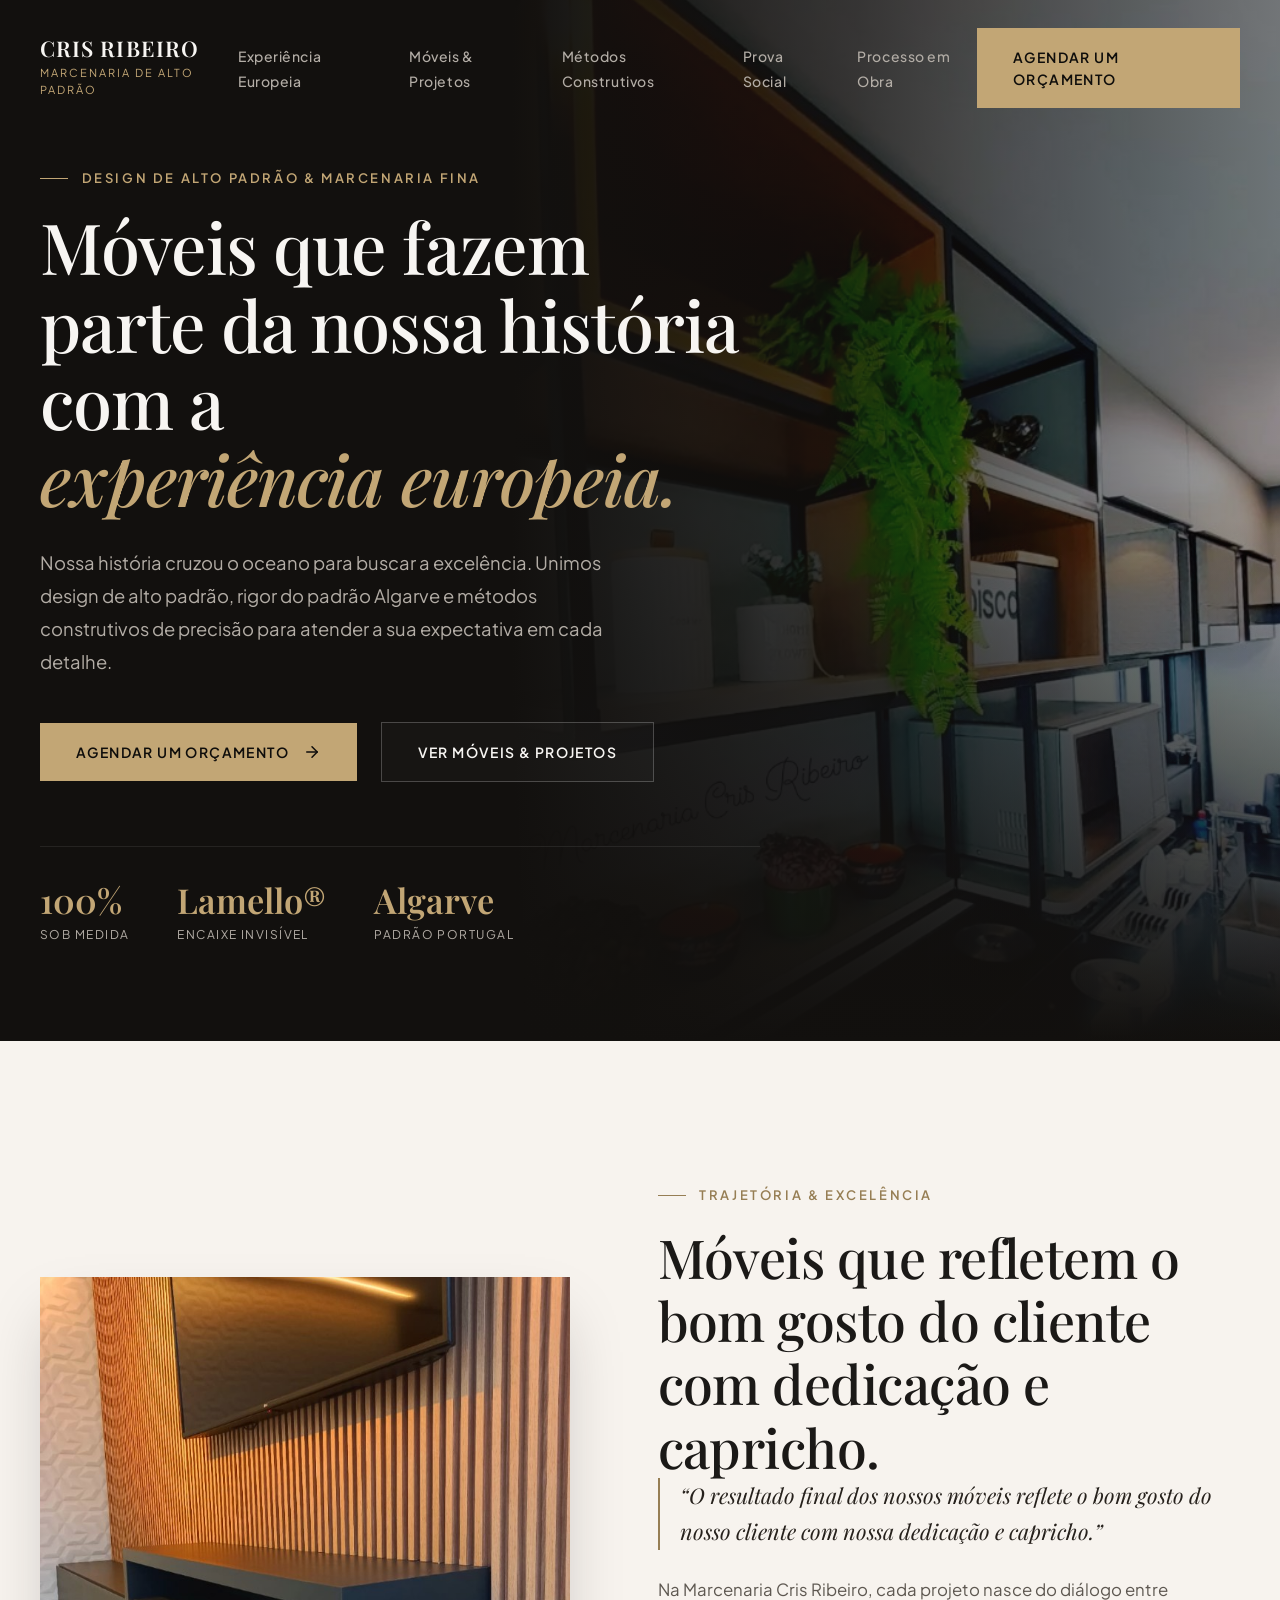
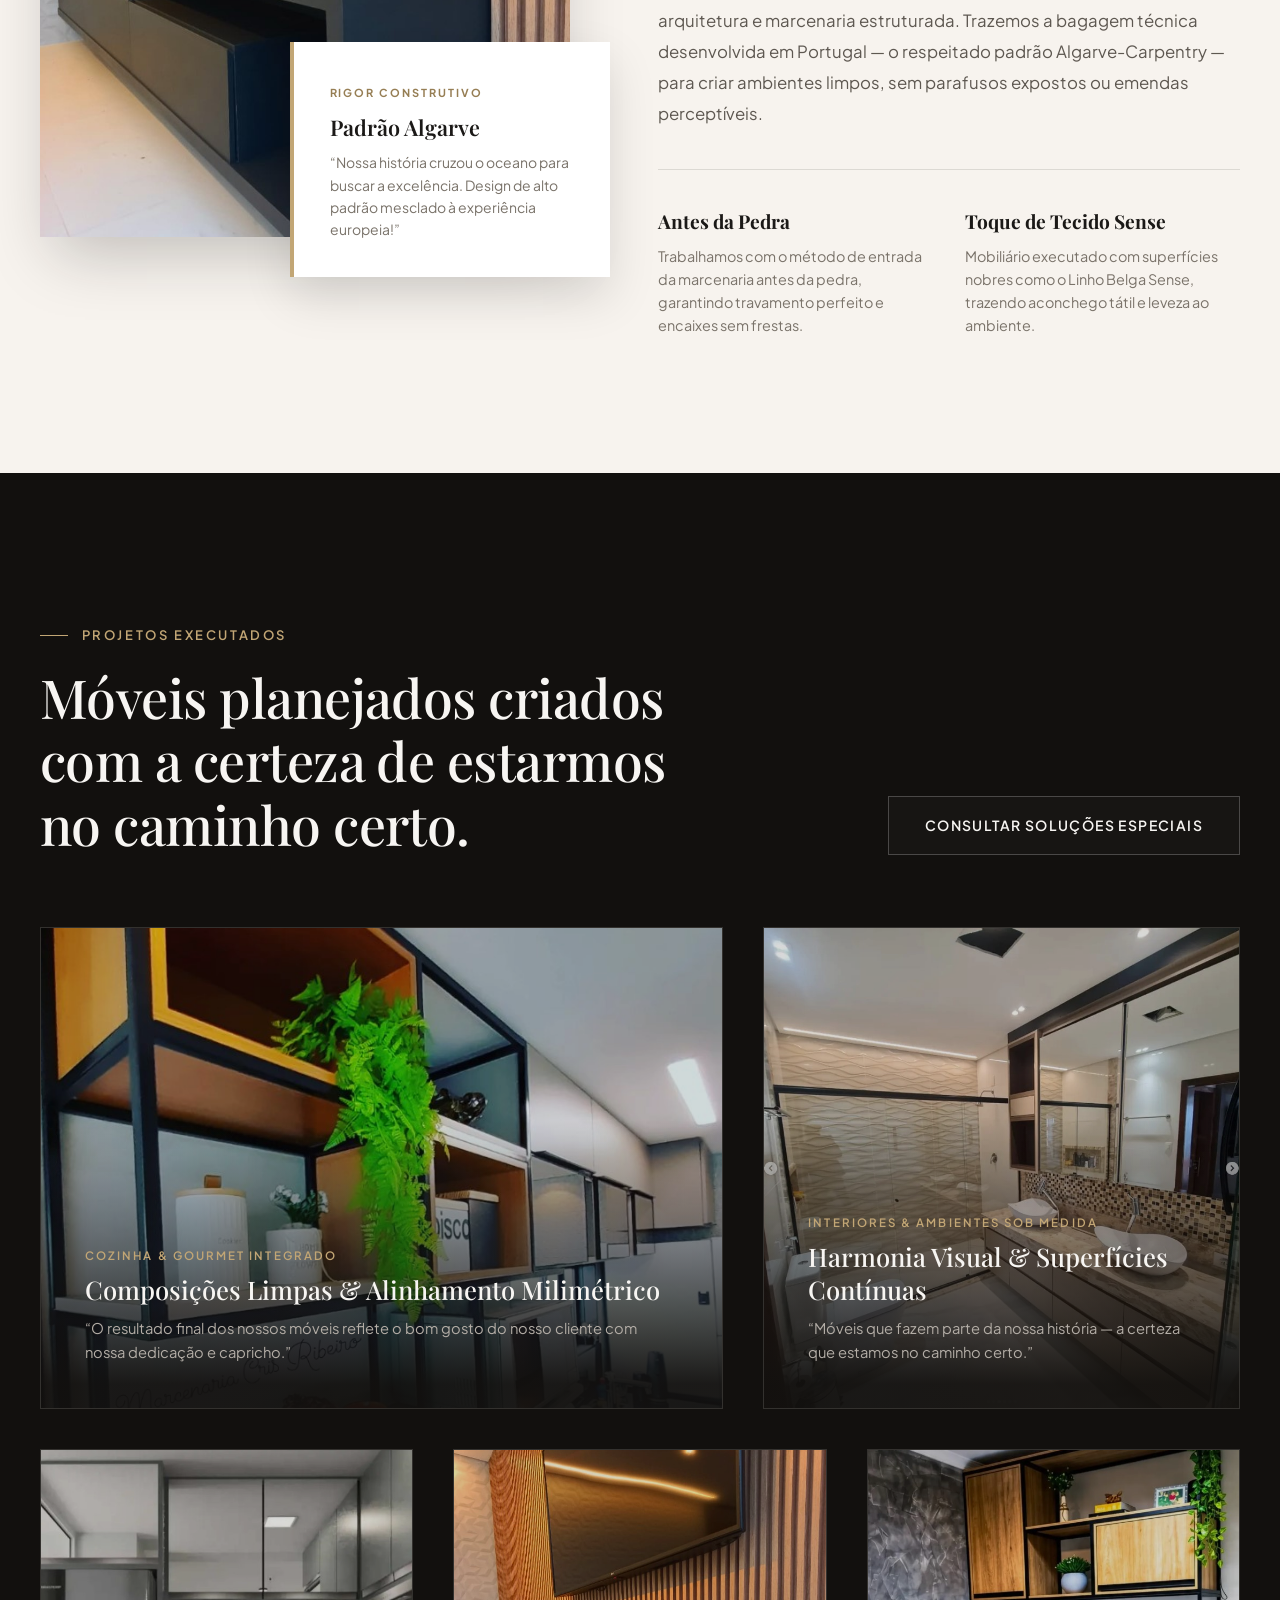
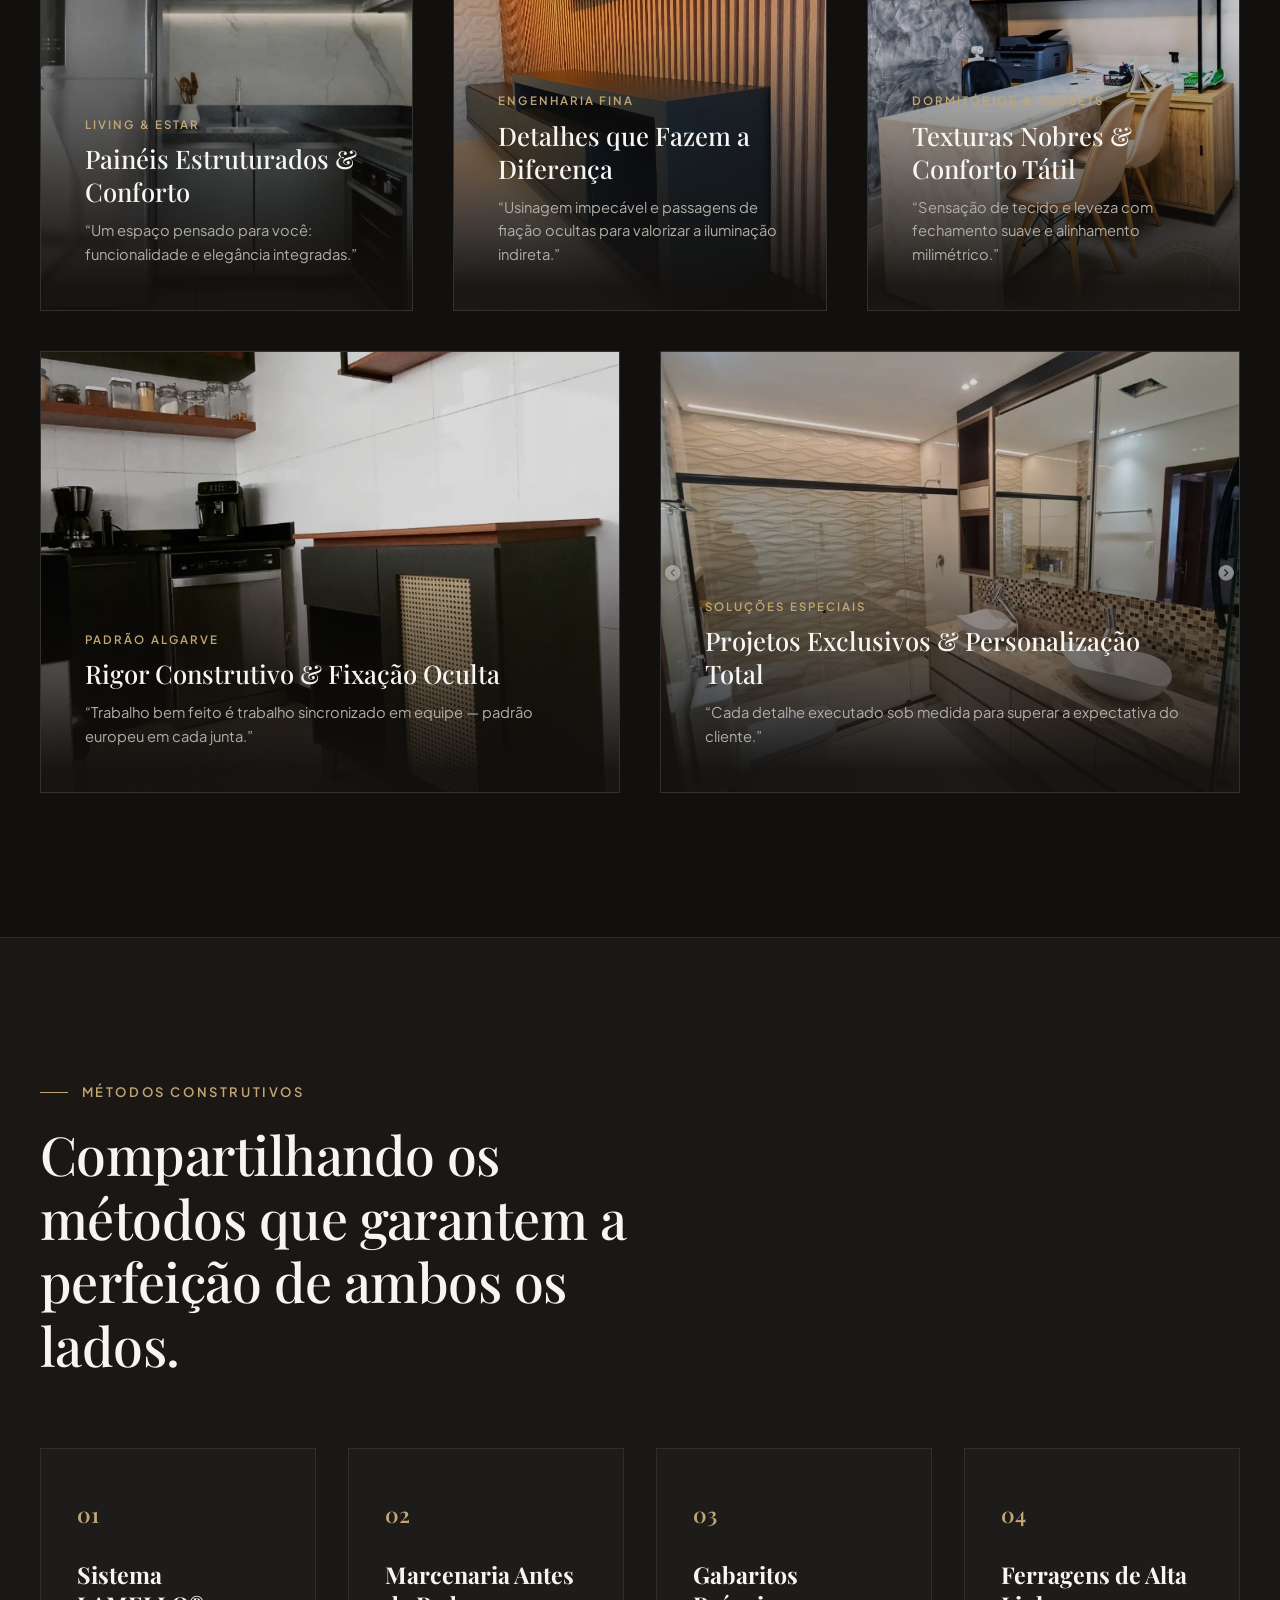
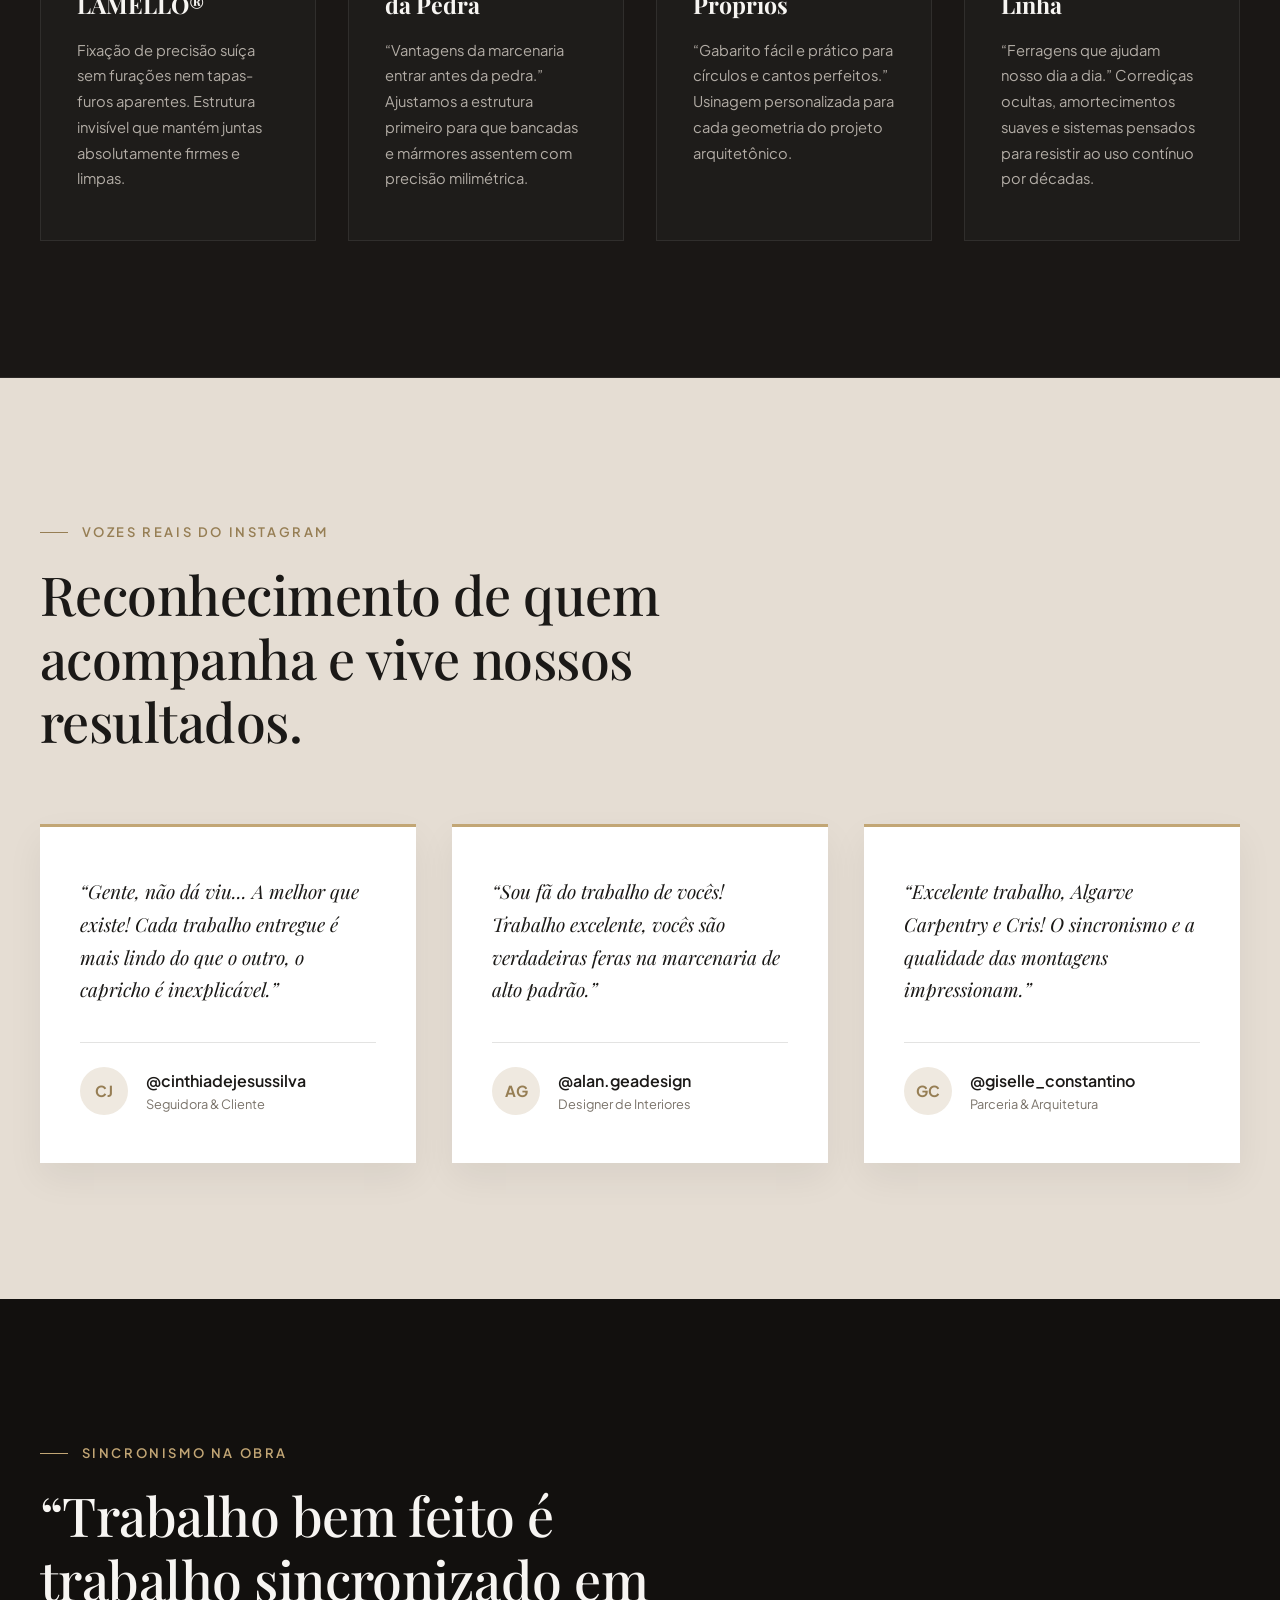
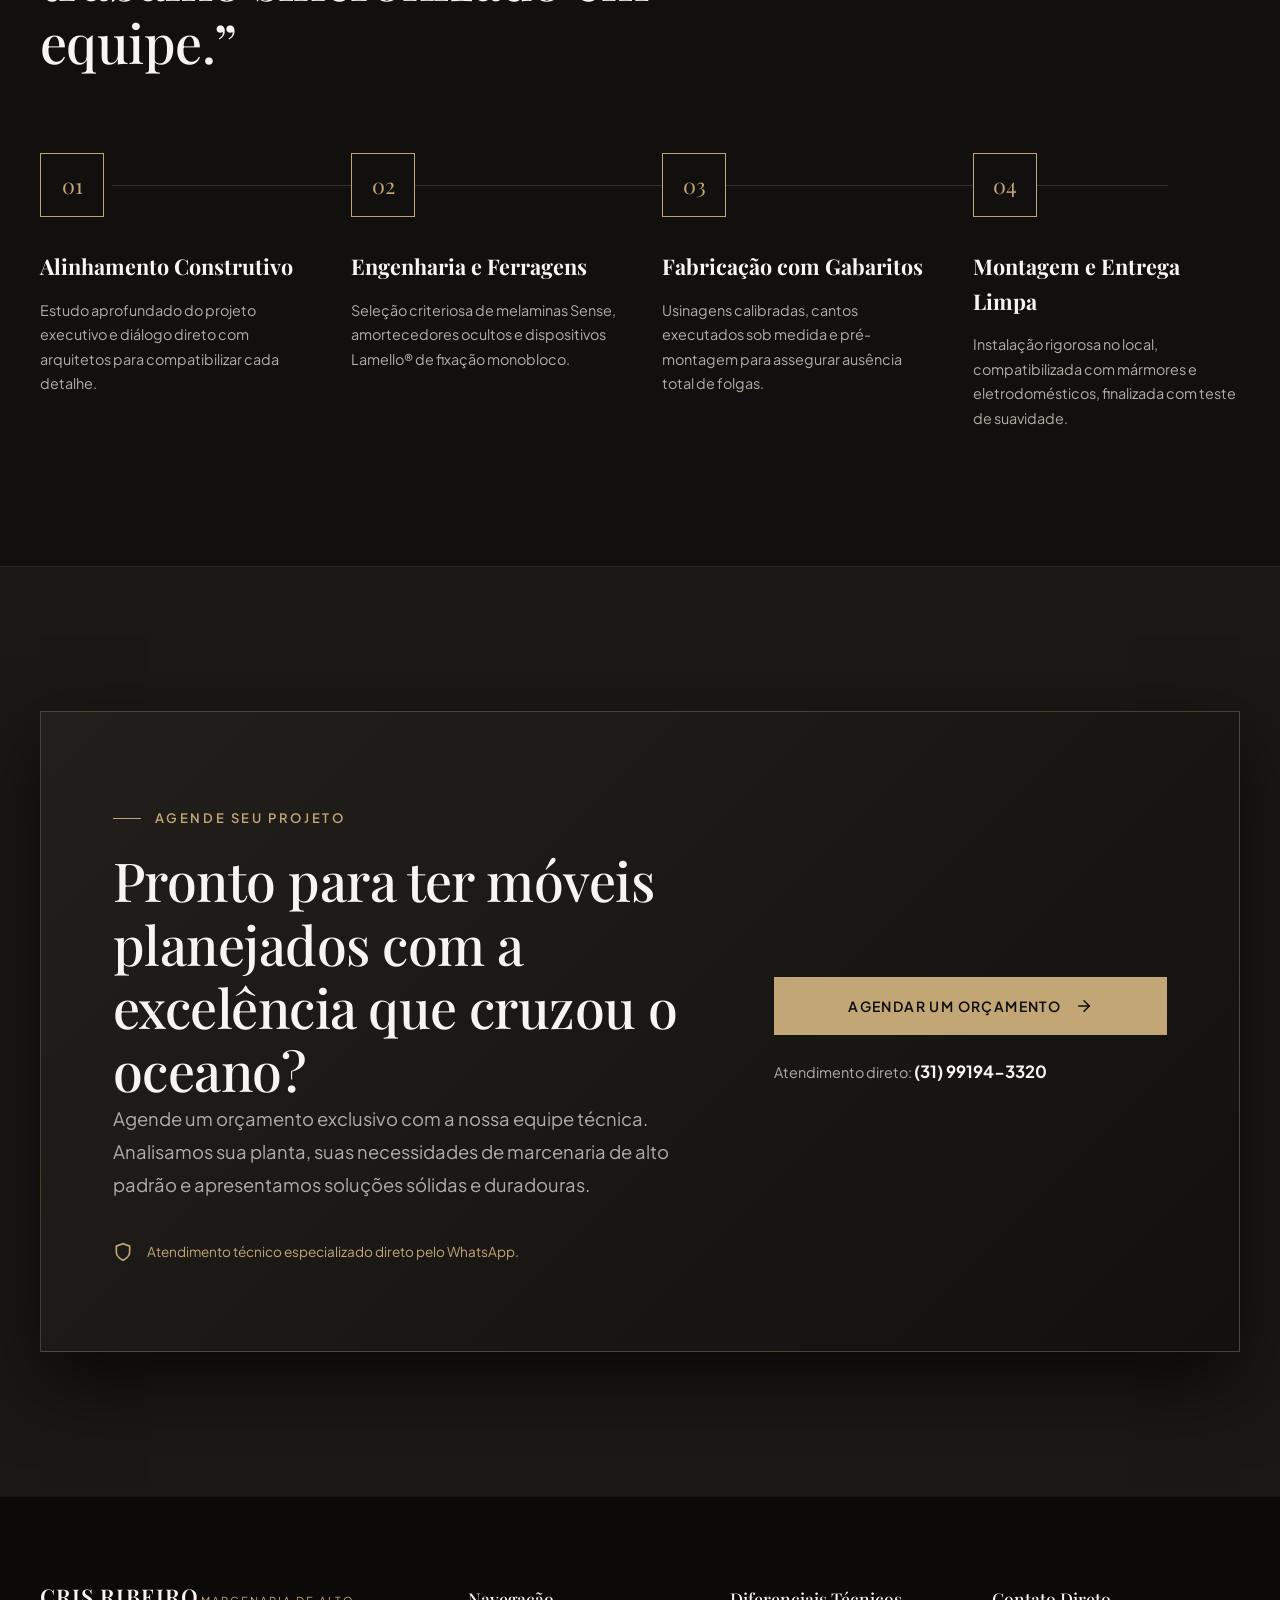
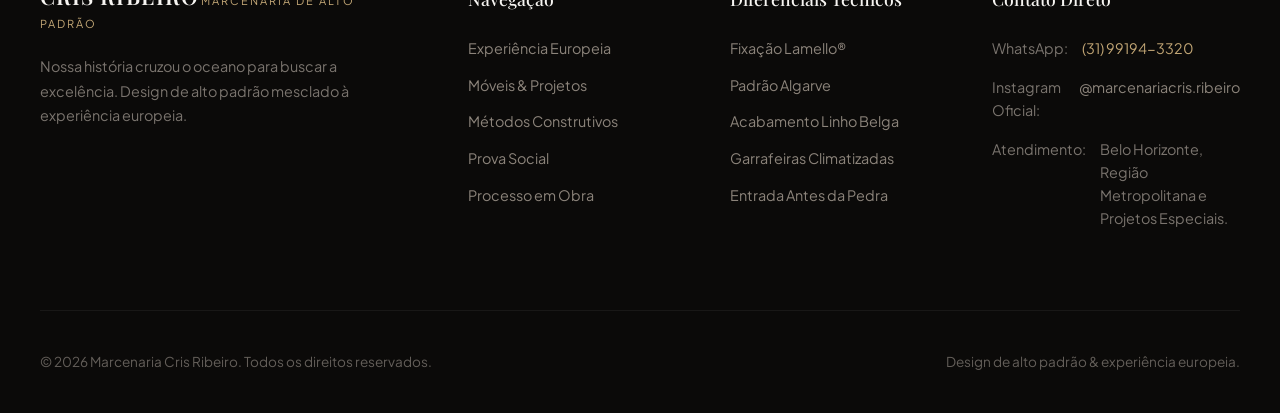
==== v1/index.html @ c96acaf3 "feat: landing page v1 Marcenaria Cris Ribeiro" ====
<!DOCTYPE html>
<html lang="pt-BR">
<head>
  <meta charset="UTF-8">
  <meta name="viewport" content="width=device-width, initial-scale=1.0">
  <title>Marcenaria Cris Ribeiro | Móveis Planejados & Marcenaria de Alto Padrão</title>
  <meta name="description" content="Nossa história cruzou o oceano para buscar a excelência. Design de alto padrão mesclado à experiência europeia, padrão Algarve, sistema Lamello® e rigor em cada detalhe.">

  <!-- Google Fonts: Playfair Display & Plus Jakarta Sans -->
  <link rel="preconnect" href="https://fonts.googleapis.com">
  <link rel="preconnect" href="https://fonts.gstatic.com" crossorigin>
  <link href="https://fonts.googleapis.com/css2?family=Plus+Jakarta+Sans:wght@300;400;500;600;700&family=Playfair+Display:ital,wght@0,400;0,500;0,600;0,700;1,400;1,500&display=swap" rel="stylesheet">

  <!-- Stylesheet -->
  <link rel="stylesheet" href="assets/css/style.css">
</head>
<body>

  <!-- HEADER -->
  <header class="site-header">
    <div class="container nav-container">
      <a href="#" class="brand-logo" aria-label="Marcenaria Cris Ribeiro">
        <div class="brand-text">
          <span class="brand-title">CRIS RIBEIRO</span>
          <span class="brand-tagline">Marcenaria de Alto Padrão</span>
        </div>
      </a>

      <nav>
        <ul class="nav-menu">
          <li><a href="#experiencia" class="nav-link">Experiência Europeia</a></li>
          <li><a href="#projetos" class="nav-link">Móveis & Projetos</a></li>
          <li><a href="#metodos" class="nav-link">Métodos Construtivos</a></li>
          <li><a href="#depoimentos" class="nav-link">Prova Social</a></li>
          <li><a href="#processo" class="nav-link">Processo em Obra</a></li>
        </ul>
      </nav>

      <div class="nav-cta">
        <a href="https://api.whatsapp.com/send?phone=5531991943320&text=Olá!%20Gostaria%20de%20agendar%20um%20orçamento%20para%20meu%20projeto%20com%20a%20Marcenaria%20Cris%20Ribeiro." class="btn btn-primary" target="_blank" rel="noopener noreferrer">
          Agendar um orçamento
        </a>
        <button class="nav-toggle" aria-label="Abrir menu de navegação">
          <span></span>
          <span></span>
          <span></span>
        </button>
      </div>
    </div>
  </header>

  <!-- HERO SECTION -->
  <section class="hero-section">
    <div class="hero-backdrop">
      <!-- Background Video loop from real high-standard workshop/furniture clips -->
      <video autoplay muted loop playsinline poster="assets/images/Foto1.jpg">
        <source src="assets/videos/video_11.mp4" type="video/mp4">
        <img src="assets/images/Foto1.jpg" alt="Móveis que fazem parte da nossa história">
      </video>
    </div>

    <div class="container">
      <div class="hero-content reveal-fade-up">
        <span class="eyebrow">Design de Alto Padrão & Marcenaria Fina</span>
        <h1 class="heading-hero hero-title">
          Móveis que fazem parte da nossa história com a <span>experiência europeia.</span>
        </h1>
        <p class="hero-desc">
          Nossa história cruzou o oceano para buscar a excelência. Unimos design de alto padrão, rigor do padrão Algarve e métodos construtivos de precisão para atender a sua expectativa em cada detalhe.
        </p>

        <div class="hero-actions">
          <a href="https://api.whatsapp.com/send?phone=5531991943320&text=Olá!%20Gostaria%20de%20agendar%20um%20orçamento%20com%20a%20Cris%20Ribeiro." class="btn btn-primary" target="_blank" rel="noopener noreferrer">
            Agendar um orçamento
            <svg width="18" height="18" viewBox="0 0 24 24" fill="none" stroke="currentColor" stroke-width="2" stroke-linecap="round" stroke-linejoin="round"><line x1="5" y1="12" x2="19" y2="12"></line><polyline points="12 5 19 12 12 19"></polyline></svg>
          </a>
          <a href="#projetos" class="btn btn-outline">
            Ver Móveis & Projetos
          </a>
        </div>

        <div class="hero-badges">
          <div class="hero-badge-item">
            <span class="badge-number">100%</span>
            <span class="badge-label">Sob Medida</span>
          </div>
          <div class="hero-badge-item">
            <span class="badge-number">Lamello®</span>
            <span class="badge-label">Encaixe Invisível</span>
          </div>
          <div class="hero-badge-item">
            <span class="badge-number">Algarve</span>
            <span class="badge-label">Padrão Portugal</span>
          </div>
        </div>
      </div>
    </div>
  </section>

  <!-- HERITAGE / EXPERIÊNCIA EUROPEIA (WARM CREAM SECTION) -->
  <section class="heritage-section" id="experiencia">
    <div class="container">
      <div class="heritage-grid">
        <div class="heritage-visual-wrap reveal-fade-left">
          <div class="heritage-main-img-box">
            <img src="assets/images/Foto4.jpg" alt="Acabamento milimétrico de marcenaria fina">
          </div>
          <div class="heritage-floating-card">
            <span class="floating-card-tag">Rigor Construtivo</span>
            <h4 class="floating-card-title">Padrão Algarve</h4>
            <p class="floating-card-text">
              “Nossa história cruzou o oceano para buscar a excelência. Design de alto padrão mesclado à experiência europeia!”
            </p>
          </div>
        </div>

        <div class="heritage-content reveal-fade-right">
          <span class="eyebrow eyebrow-dark">Trajetória & Excelência</span>
          <h2 class="heading-lg">Móveis que refletem o bom gosto do cliente com dedicação e capricho.</h2>
          <blockquote class="heritage-lead">
            “O resultado final dos nossos móveis reflete o bom gosto do nosso cliente com nossa dedicação e capricho.”
          </blockquote>
          <p>
            Na Marcenaria Cris Ribeiro, cada projeto nasce do diálogo entre arquitetura e marcenaria estruturada. Trazemos a bagagem técnica desenvolvida em Portugal — o respeitado padrão Algarve-Carpentry — para criar ambientes limpos, sem parafusos expostos ou emendas perceptíveis.
          </p>

          <div class="heritage-pillars">
            <div class="pillar-item">
              <h4>Antes da Pedra</h4>
              <p>Trabalhamos com o método de entrada da marcenaria antes da pedra, garantindo travamento perfeito e encaixes sem frestas.</p>
            </div>
            <div class="pillar-item">
              <h4>Toque de Tecido Sense</h4>
              <p>Mobiliário executado com superfícies nobres como o Linho Belga Sense, trazendo aconchego tátil e leveza ao ambiente.</p>
            </div>
          </div>
        </div>
      </div>
    </div>
  </section>

  <!-- PORTFOLIO SHOWCASE (FOCADO EM MÓVEIS E DETALHES DE PROJETOS) -->
  <section class="portfolio-section" id="projetos">
    <div class="container">
      <div class="section-head-flex reveal-fade-up">
        <div class="section-head-content">
          <span class="eyebrow">Projetos Executados</span>
          <h2 class="heading-lg">Móveis planejados criados com a certeza de estarmos no caminho certo.</h2>
        </div>
        <a href="https://api.whatsapp.com/send?phone=5531991943320&text=Olá!%20Gostaria%20de%20consultar%20projetos%20semelhantes." target="_blank" rel="noopener noreferrer" class="btn btn-outline">
          Consultar Soluções Especiais
        </a>
      </div>

      <div class="portfolio-grid">
        <!-- Card 1: Cozinha & Bancada Nobre (Foto 1) -->
        <div class="portfolio-card portfolio-card-large reveal-scale">
          <div class="portfolio-card-img-wrap">
            <img src="assets/images/Foto1.jpg" alt="Marcenaria de cozinha planejada de alto padrão e bancada nobre">
          </div>
          <div class="portfolio-overlay">
            <span class="portfolio-category">Cozinha & Gourmet Integrado</span>
            <h3 class="portfolio-title">Composições Limpas & Alinhamento Milimétrico</h3>
            <p class="portfolio-details">“O resultado final dos nossos móveis reflete o bom gosto do nosso cliente com nossa dedicação e capricho.”</p>
          </div>
        </div>

        <!-- Card 2: Armários e Detalhes Nobres (Foto 2) -->
        <div class="portfolio-card portfolio-card-tall reveal-scale">
          <div class="portfolio-card-img-wrap">
            <img src="assets/images/Foto2.jpg" alt="Mobiliário sob medida planejado com acabamento refinado">
          </div>
          <div class="portfolio-overlay">
            <span class="portfolio-category">Interiores & Ambientes Sob Medida</span>
            <h3 class="portfolio-title">Harmonia Visual & Superfícies Contínuas</h3>
            <p class="portfolio-details">“Móveis que fazem parte da nossa história — a certeza que estamos no caminho certo.”</p>
          </div>
        </div>

        <!-- Card 3: Estar & Painéis Nobres (Foto 3) -->
        <div class="portfolio-card portfolio-card-third reveal-scale">
          <div class="portfolio-card-img-wrap">
            <img src="assets/images/Foto3.jpg" alt="Painel planejado e marcenaria para living">
          </div>
          <div class="portfolio-overlay">
            <span class="portfolio-category">Living & Estar</span>
            <h3 class="portfolio-title">Painéis Estruturados & Conforto</h3>
            <p class="portfolio-details">“Um espaço pensado para você: funcionalidade e elegância integradas.”</p>
          </div>
        </div>

        <!-- Card 4: Marcenaria com Iluminação e Detalhes Finos (Foto 4) -->
        <div class="portfolio-card portfolio-card-third reveal-scale">
          <div class="portfolio-card-img-wrap">
            <img src="assets/images/Foto4.jpg" alt="Móvel planejado com nichos e iluminação embutida">
          </div>
          <div class="portfolio-overlay">
            <span class="portfolio-category">Engenharia Fina</span>
            <h3 class="portfolio-title">Detalhes que Fazem a Diferença</h3>
            <p class="portfolio-details">“Usinagem impecável e passagens de fiação ocultas para valorizar a iluminação indireta.”</p>
          </div>
        </div>

        <!-- Card 5: Armários com Acabamento Nobre (Foto 5) -->
        <div class="portfolio-card portfolio-card-third reveal-scale">
          <div class="portfolio-card-img-wrap">
            <img src="assets/images/Foto5.jpg" alt="Armários planejados com ferragens ocultas e puxadores embutidos">
          </div>
          <div class="portfolio-overlay">
            <span class="portfolio-category">Dormitórios & Closets</span>
            <h3 class="portfolio-title">Texturas Nobres & Conforto Tátil</h3>
            <p class="portfolio-details">“Sensação de tecido e leveza com fechamento suave e alinhamento milimétrico.”</p>
          </div>
        </div>

        <!-- Card 6: Painel e Marcenaria Completa (Foto 6) -->
        <div class="portfolio-card portfolio-card-medium reveal-scale">
          <div class="portfolio-card-img-wrap">
            <img src="assets/images/Foto6.jpg" alt="Ambiente integrado com móveis sob medida de alta marcenaria">
          </div>
          <div class="portfolio-overlay">
            <span class="portfolio-category">Padrão Algarve</span>
            <h3 class="portfolio-title">Rigor Construtivo & Fixação Oculta</h3>
            <p class="portfolio-details">“Trabalho bem feito é trabalho sincronizado em equipe — padrão europeu em cada junta.”</p>
          </div>
        </div>

        <!-- Card 7: Garrafeira / Armazenamento Especial (Foto 2 / Projeto) -->
        <div class="portfolio-card portfolio-card-medium reveal-scale">
          <div class="portfolio-card-img-wrap">
            <img src="assets/images/Foto2.jpg" alt="Soluções especiais de marcenaria fina">
          </div>
          <div class="portfolio-overlay">
            <span class="portfolio-category">Soluções Especiais</span>
            <h3 class="portfolio-title">Projetos Exclusivos & Personalização Total</h3>
            <p class="portfolio-details">“Cada detalhe executado sob medida para superar a expectativa do cliente.”</p>
          </div>
        </div>
      </div>
    </div>
  </section>

  <!-- MÉTODOS CONSTRUTIVOS / RIGOR TÉCNICO -->
  <section class="craft-section" id="metodos">
    <div class="container">
      <div class="section-head-content reveal-fade-up">
        <span class="eyebrow">Métodos Construtivos</span>
        <h2 class="heading-lg">Compartilhando os métodos que garantem a perfeição de ambos os lados.</h2>
      </div>

      <div class="craft-grid">
        <div class="craft-item reveal-fade-up">
          <span class="craft-num">01</span>
          <h3 class="craft-title">Sistema LAMELLO®</h3>
          <p class="craft-desc">Fixação de precisão suíça sem furações nem tapas-furos aparentes. Estrutura invisível que mantém juntas absolutamente firmes e limpas.</p>
        </div>

        <div class="craft-item reveal-fade-up">
          <span class="craft-num">02</span>
          <h3 class="craft-title">Marcenaria Antes da Pedra</h3>
          <p class="craft-desc">“Vantagens da marcenaria entrar antes da pedra.” Ajustamos a estrutura primeiro para que bancadas e mármores assentem com precisão milimétrica.</p>
        </div>

        <div class="craft-item reveal-fade-up">
          <span class="craft-num">03</span>
          <h3 class="craft-title">Gabaritos Próprios</h3>
          <p class="craft-desc">“Gabarito fácil e prático para círculos e cantos perfeitos.” Usinagem personalizada para cada geometria do projeto arquitetônico.</p>
        </div>

        <div class="craft-item reveal-fade-up">
          <span class="craft-num">04</span>
          <h3 class="craft-title">Ferragens de Alta Linha</h3>
          <p class="craft-desc">“Ferragens que ajudam nosso dia a dia.” Corrediças ocultas, amortecimentos suaves e sistemas pensados para resistir ao uso contínuo por décadas.</p>
        </div>
      </div>
    </div>
  </section>

  <!-- PROVA SOCIAL / COMENTÁRIOS REAIS DO INSTAGRAM -->
  <section class="testimonials-section" id="depoimentos">
    <div class="container">
      <div class="section-head-content reveal-fade-up">
        <span class="eyebrow eyebrow-dark">Vozes Reais do Instagram</span>
        <h2 class="heading-lg">Reconhecimento de quem acompanha e vive nossos resultados.</h2>
      </div>

      <div class="testimonials-grid">
        <div class="testimonial-card reveal-fade-up">
          <p class="testimonial-quote">
            “Gente, não dá viu... A melhor que existe! Cada trabalho entregue é mais lindo do que o outro, o capricho é inexplicável.”
          </p>
          <div class="testimonial-author">
            <div class="author-avatar">CJ</div>
            <div class="author-info">
              <h5>@cinthiadejesussilva</h5>
              <span>Seguidora & Cliente</span>
            </div>
          </div>
        </div>

        <div class="testimonial-card reveal-fade-up">
          <p class="testimonial-quote">
            “Sou fã do trabalho de vocês! Trabalho excelente, vocês são verdadeiras feras na marcenaria de alto padrão.”
          </p>
          <div class="testimonial-author">
            <div class="author-avatar">AG</div>
            <div class="author-info">
              <h5>@alan.geadesign</h5>
              <span>Designer de Interiores</span>
            </div>
          </div>
        </div>

        <div class="testimonial-card reveal-fade-up">
          <p class="testimonial-quote">
            “Excelente trabalho, Algarve Carpentry e Cris! O sincronismo e a qualidade das montagens impressionam.”
          </p>
          <div class="testimonial-author">
            <div class="author-avatar">GC</div>
            <div class="author-info">
              <h5>@giselle_constantino</h5>
              <span>Parceria & Arquitetura</span>
            </div>
          </div>
        </div>
      </div>
    </div>
  </section>

  <!-- PROCESSO EM OBRA -->
  <section class="process-section" id="processo">
    <div class="container">
      <div class="section-head-content reveal-fade-up">
        <span class="eyebrow">Sincronismo na Obra</span>
        <h2 class="heading-lg">“Trabalho bem feito é trabalho sincronizado em equipe.”</h2>
      </div>

      <div class="process-steps">
        <div class="step-item reveal-fade-up">
          <div class="step-node">01</div>
          <h4>Alinhamento Construtivo</h4>
          <p>Estudo aprofundado do projeto executivo e diálogo direto com arquitetos para compatibilizar cada detalhe.</p>
        </div>

        <div class="step-item reveal-fade-up">
          <div class="step-node">02</div>
          <h4>Engenharia e Ferragens</h4>
          <p>Seleção criteriosa de melaminas Sense, amortecedores ocultos e dispositivos Lamello® de fixação monobloco.</p>
        </div>

        <div class="step-item reveal-fade-up">
          <div class="step-node">03</div>
          <h4>Fabricação com Gabaritos</h4>
          <p>Usinagens calibradas, cantos executados sob medida e pré-montagem para assegurar ausência total de folgas.</p>
        </div>

        <div class="step-item reveal-fade-up">
          <div class="step-node">04</div>
          <h4>Montagem e Entrega Limpa</h4>
          <p>Instalação rigorosa no local, compatibilizada com mármores e eletrodomésticos, finalizada com teste de suavidade.</p>
        </div>
      </div>
    </div>
  </section>

  <!-- FINAL CONVERSION HERO / CTA -->
  <section class="final-cta-section">
    <div class="container">
      <div class="cta-box reveal-scale">
        <div class="cta-content">
          <span class="eyebrow">Agende Seu Projeto</span>
          <h2 class="heading-lg">Pronto para ter móveis planejados com a excelência que cruzou o oceano?</h2>
          <p>
            Agende um orçamento exclusivo com a nossa equipe técnica. Analisamos sua planta, suas necessidades de marcenaria de alto padrão e apresentamos soluções sólidas e duradouras.
          </p>
          <div class="cta-badge-note">
            <svg width="20" height="20" viewBox="0 0 24 24" fill="none" stroke="currentColor" stroke-width="2"><path d="M12 22s8-4 8-10V5l-8-3-8 3v7c0 6 8 10 8 10z"></path></svg>
            <span>Atendimento técnico especializado direto pelo WhatsApp.</span>
          </div>
        </div>

        <div class="cta-action-area">
          <a href="https://api.whatsapp.com/send?phone=5531991943320&text=Olá!%20Gostaria%20de%20agendar%20um%20orçamento%20para%20meu%20projeto%20com%20a%20Marcenaria%20Cris%20Ribeiro." class="btn btn-primary" style="width: 100%; text-align: center;" target="_blank" rel="noopener noreferrer">
            Agendar um orçamento
            <svg width="18" height="18" viewBox="0 0 24 24" fill="none" stroke="currentColor" stroke-width="2" stroke-linecap="round" stroke-linejoin="round"><line x1="5" y1="12" x2="19" y2="12"></line><polyline points="12 5 19 12 12 19"></polyline></svg>
          </a>
          <p class="cta-direct-phone text-center">
            Atendimento direto: <strong>(31) 99194-3320</strong>
          </p>
        </div>
      </div>
    </div>
  </section>

  <!-- FOOTER -->
  <footer class="site-footer">
    <div class="container">
      <div class="footer-top">
        <div class="footer-brand">
          <span class="brand-title">CRIS RIBEIRO</span>
          <span class="brand-tagline">Marcenaria de Alto Padrão</span>
          <p>
            Nossa história cruzou o oceano para buscar a excelência. Design de alto padrão mesclado à experiência europeia.
          </p>
        </div>

        <div class="footer-col">
          <h4>Navegação</h4>
          <ul>
            <li><a href="#experiencia">Experiência Europeia</a></li>
            <li><a href="#projetos">Móveis & Projetos</a></li>
            <li><a href="#metodos">Métodos Construtivos</a></li>
            <li><a href="#depoimentos">Prova Social</a></li>
            <li><a href="#processo">Processo em Obra</a></li>
          </ul>
        </div>

        <div class="footer-col">
          <h4>Diferenciais Técnicos</h4>
          <ul>
            <li><a href="#metodos">Fixação Lamello®</a></li>
            <li><a href="#metodos">Padrão Algarve</a></li>
            <li><a href="#projetos">Acabamento Linho Belga</a></li>
            <li><a href="#projetos">Garrafeiras Climatizadas</a></li>
            <li><a href="#metodos">Entrada Antes da Pedra</a></li>
          </ul>
        </div>

        <div class="footer-col">
          <h4>Contato Direto</h4>
          <div class="footer-contact-item">
            <span>WhatsApp:</span>
            <a href="https://api.whatsapp.com/send?phone=5531991943320" target="_blank" rel="noopener noreferrer" style="color: var(--accent-gold);">
              (31) 99194-3320
            </a>
          </div>
          <div class="footer-contact-item">
            <span>Instagram Oficial:</span>
            <a href="https://www.instagram.com/marcenariacris.ribeiro/" target="_blank" rel="noopener noreferrer">
              @marcenariacris.ribeiro
            </a>
          </div>
          <div class="footer-contact-item">
            <span>Atendimento:</span>
            <span>Belo Horizonte, Região Metropolitana e Projetos Especiais.</span>
          </div>
        </div>
      </div>

      <div class="footer-bottom">
        <p>&copy; 2026 Marcenaria Cris Ribeiro. Todos os direitos reservados.</p>
        <p>Design de alto padrão & experiência europeia.</p>
      </div>
    </div>
  </footer>

  <!-- Script com todas as animações e interações -->
  <script src="assets/js/main.js"></script>
</body>
</html>
---- v1/assets/css/style.css ----
* {
  margin: 0;
  padding: 0;
  box-sizing: border-box;
}

:root {
  /* Warm Architectural & Editorial Palette */
  --bg-dark: #12100E;
  --bg-dark-elevated: #1A1715;
  --bg-dark-card: #221F1C;
  --bg-cream: #F7F3EE;
  --bg-cream-alt: #EFE9E0;
  --bg-stone: #E5DDD3;

  --text-light: #F7F5F2;
  --text-light-muted: #B3ADA6;
  --text-dark: #1B1917;
  --text-dark-muted: #5E5851;
  --text-dark-subtle: #7A736A;

  --accent-gold: #C2A675;
  --accent-gold-hover: #D8BD8C;
  --accent-gold-dark: #967E54;
  --accent-gold-glow: rgba(194, 166, 117, 0.28);

  --border-dark: rgba(255, 255, 255, 0.08);
  --border-dark-hover: rgba(194, 166, 117, 0.45);
  --border-light: rgba(27, 25, 23, 0.12);

  --font-serif: 'Playfair Display', 'Cormorant Garamond', Georgia, serif;
  --font-sans: 'Plus Jakarta Sans', system-ui, -apple-system, sans-serif;

  --ease-out: cubic-bezier(0.16, 1, 0.3, 1);
  --ease-elastic: cubic-bezier(0.34, 1.56, 0.64, 1);
  --transition-fast: 0.25s var(--ease-out);
  --transition-normal: 0.45s var(--ease-out);
  --transition-slow: 0.85s var(--ease-out);
}

html {
  scroll-behavior: smooth;
  font-family: var(--font-sans);
  background-color: var(--bg-dark);
  color: var(--text-light);
  -webkit-font-smoothing: antialiased;
  -moz-osx-font-smoothing: grayscale;
}

body {
  overflow-x: hidden;
  line-height: 1.6;
  position: relative;
}

/* Custom Scroll Indicator */
.scroll-progress-bar {
  position: fixed;
  top: 0;
  left: 0;
  height: 3px;
  background: linear-gradient(90deg, var(--accent-gold), #F7F5F2);
  z-index: 1001;
  width: 0%;
  transition: width 0.1s linear;
}

img {
  max-width: 100%;
  height: auto;
  display: block;
}

a {
  text-decoration: none;
  color: inherit;
}

button {
  font-family: inherit;
  cursor: pointer;
  border: none;
  background: none;
}

.container {
  width: 100%;
  max-width: 1360px;
  margin: 0 auto;
  padding: 0 2.5rem;
}

@media (max-width: 768px) {
  .container {
    padding: 0 1.25rem;
  }
}

/* TYPOGRAPHY UTILITIES */
.eyebrow {
  font-size: 0.8125rem;
  text-transform: uppercase;
  letter-spacing: 0.2em;
  font-weight: 600;
  color: var(--accent-gold);
  display: inline-flex;
  align-items: center;
  gap: 0.85rem;
  margin-bottom: 1.2rem;
}

.eyebrow::before {
  content: '';
  display: inline-block;
  width: 28px;
  height: 1px;
  background: currentColor;
  transition: width 0.4s ease;
}

.eyebrow:hover::before {
  width: 44px;
}

.eyebrow-dark {
  color: var(--accent-gold-dark);
}

.heading-hero {
  font-family: var(--font-serif);
  font-size: clamp(2.75rem, 5.5vw, 4.5rem);
  font-weight: 500;
  line-height: 1.1;
  letter-spacing: -0.015em;
}

.heading-lg {
  font-family: var(--font-serif);
  font-size: clamp(2.25rem, 4.2vw, 3.5rem);
  font-weight: 500;
  line-height: 1.18;
  letter-spacing: -0.01em;
}

.heading-md {
  font-family: var(--font-serif);
  font-size: clamp(1.6rem, 2.8vw, 2.35rem);
  font-weight: 500;
  line-height: 1.25;
}

/* BUTTONS & CTAs WITH MICRO-INTERACTIONS */
.btn {
  display: inline-flex;
  align-items: center;
  justify-content: center;
  gap: 0.85rem;
  padding: 1.1rem 2.25rem;
  font-size: 0.875rem;
  font-weight: 600;
  letter-spacing: 0.1em;
  text-transform: uppercase;
  position: relative;
  overflow: hidden;
  z-index: 1;
  transition: var(--transition-normal);
}

.btn-primary {
  background-color: var(--accent-gold);
  color: #0E0D0B;
}

.btn-primary::before {
  content: '';
  position: absolute;
  top: 0;
  left: -100%;
  width: 100%;
  height: 100%;
  background: linear-gradient(90deg, transparent, rgba(255, 255, 255, 0.4), transparent);
  transition: 0.6s ease;
  z-index: -1;
}

.btn-primary:hover {
  background-color: var(--accent-gold-hover);
  transform: translateY(-3px);
  box-shadow: 0 14px 30px var(--accent-gold-glow);
}

.btn-primary:hover::before {
  left: 100%;
}

.btn-primary svg {
  transition: transform 0.3s var(--ease-elastic);
}

.btn-primary:hover svg {
  transform: translateX(5px);
}

.btn-outline {
  border: 1px solid rgba(255, 255, 255, 0.22);
  color: var(--text-light);
  background: rgba(255, 255, 255, 0.02);
}

.btn-outline:hover {
  border-color: var(--accent-gold);
  color: var(--accent-gold);
  transform: translateY(-2px);
  background: rgba(194, 166, 117, 0.08);
}

/* SITE HEADER */
.site-header {
  position: fixed;
  top: 0;
  left: 0;
  width: 100%;
  z-index: 1000;
  padding: 1.75rem 0;
  transition: var(--transition-normal);
}

.site-header.scrolled {
  background: rgba(18, 16, 14, 0.94);
  backdrop-filter: blur(20px);
  -webkit-backdrop-filter: blur(20px);
  padding: 1rem 0;
  border-bottom: 1px solid var(--border-dark);
  box-shadow: 0 10px 30px rgba(0, 0, 0, 0.4);
}

.nav-container {
  display: flex;
  align-items: center;
  justify-content: space-between;
}

.brand-logo {
  display: flex;
  align-items: center;
  gap: 0.85rem;
}

.brand-text {
  display: flex;
  flex-direction: column;
}

.brand-title {
  font-family: var(--font-serif);
  font-size: 1.35rem;
  font-weight: 600;
  letter-spacing: 0.05em;
  color: var(--text-light);
  line-height: 1.1;
  transition: color 0.3s ease;
}

.brand-logo:hover .brand-title {
  color: var(--accent-gold);
}

.brand-tagline {
  font-size: 0.6875rem;
  letter-spacing: 0.18em;
  text-transform: uppercase;
  color: var(--accent-gold);
  margin-top: 0.2rem;
}

.nav-menu {
  display: flex;
  align-items: center;
  gap: 2.25rem;
  list-style: none;
}

.nav-link {
  font-size: 0.875rem;
  font-weight: 500;
  letter-spacing: 0.04em;
  color: var(--text-light-muted);
  position: relative;
  padding: 0.35rem 0;
  transition: color 0.3s ease;
}

.nav-link::after {
  content: '';
  position: absolute;
  bottom: 0;
  left: 0;
  width: 0;
  height: 1px;
  background-color: var(--accent-gold);
  transition: width 0.35s var(--ease-out);
}

.nav-link:hover {
  color: var(--text-light);
}

.nav-link:hover::after {
  width: 100%;
}

.nav-cta {
  display: flex;
  align-items: center;
  gap: 1.25rem;
}

.nav-toggle {
  display: none;
  flex-direction: column;
  gap: 6px;
  padding: 0.5rem;
}

.nav-toggle span {
  display: block;
  width: 26px;
  height: 2px;
  background-color: var(--text-light);
  transition: var(--transition-normal);
}

/* HERO SECTION WITH VIDEO/IMAGE BACKGROUND & PARALLAX */
.hero-section {
  position: relative;
  min-height: 100vh;
  display: flex;
  align-items: center;
  padding: 10rem 0 6rem;
  background-color: var(--bg-dark);
  overflow: hidden;
}

.hero-backdrop {
  position: absolute;
  top: 0;
  right: 0;
  width: 60%;
  height: 100%;
  z-index: 1;
  overflow: hidden;
  pointer-events: none;
}

.hero-backdrop video,
.hero-backdrop img {
  width: 100%;
  height: 100%;
  object-fit: cover;
  filter: brightness(0.85) contrast(1.1);
  transform: scale(1.05);
  transition: transform 1.2s ease-out;
}

.hero-backdrop::after {
  content: '';
  position: absolute;
  inset: 0;
  background: linear-gradient(90deg, var(--bg-dark) 0%, rgba(18, 16, 14, 0.75) 45%, rgba(18, 16, 14, 0.25) 100%),
              linear-gradient(0deg, var(--bg-dark) 0%, transparent 50%);
}

.hero-content {
  position: relative;
  z-index: 2;
  max-width: 720px;
}

.hero-title {
  margin-bottom: 1.75rem;
  color: var(--text-light);
}

.hero-title span {
  color: var(--accent-gold);
  font-style: italic;
  position: relative;
  display: inline-block;
}

.hero-desc {
  color: var(--text-light-muted);
  margin-bottom: 2.75rem;
  font-size: 1.15rem;
  max-width: 600px;
  line-height: 1.8;
}

.hero-actions {
  display: flex;
  align-items: center;
  gap: 1.5rem;
  flex-wrap: wrap;
  margin-bottom: 4rem;
}

.hero-badges {
  display: flex;
  align-items: center;
  gap: 3rem;
  padding-top: 2.25rem;
  border-top: 1px solid var(--border-dark);
}

.hero-badge-item {
  display: flex;
  flex-direction: column;
}

.badge-number {
  font-family: var(--font-serif);
  font-size: 2.15rem;
  font-weight: 600;
  color: var(--accent-gold);
  line-height: 1;
}

.badge-label {
  font-size: 0.75rem;
  text-transform: uppercase;
  letter-spacing: 0.12em;
  color: var(--text-light-muted);
  margin-top: 0.5rem;
}

/* SECTION 2: HERITAGE / EUROPEAN EXPERIENCE (LIGHT THEME) */
.heritage-section {
  background-color: var(--bg-cream);
  color: var(--text-dark);
  padding: 8.5rem 0;
  position: relative;
  overflow: hidden;
}

.heritage-grid {
  display: grid;
  grid-template-columns: 1fr 1.1fr;
  gap: 5.5rem;
  align-items: center;
}

.heritage-visual-wrap {
  position: relative;
}

.heritage-main-img-box {
  width: 100%;
  height: 560px;
  overflow: hidden;
  box-shadow: 0 30px 60px -15px rgba(27, 25, 23, 0.25);
  position: relative;
}

.heritage-main-img-box img {
  width: 100%;
  height: 100%;
  object-fit: cover;
  transition: transform 1s var(--ease-out);
}

.heritage-visual-wrap:hover .heritage-main-img-box img {
  transform: scale(1.06);
}

.heritage-floating-card {
  position: absolute;
  bottom: -2.5rem;
  right: -2.5rem;
  background-color: #FFFFFF;
  padding: 2.25rem;
  box-shadow: 0 20px 45px rgba(0, 0, 0, 0.12);
  border-left: 4px solid var(--accent-gold);
  max-width: 320px;
  transition: transform 0.4s var(--ease-out), box-shadow 0.4s ease;
}

.heritage-floating-card:hover {
  transform: translateY(-6px);
  box-shadow: 0 25px 55px rgba(0, 0, 0, 0.16);
}

.floating-card-tag {
  font-size: 0.6875rem;
  text-transform: uppercase;
  letter-spacing: 0.18em;
  color: var(--accent-gold-dark);
  font-weight: 700;
}

.floating-card-title {
  font-family: var(--font-serif);
  font-size: 1.35rem;
  color: var(--text-dark);
  margin: 0.4rem 0;
  font-weight: 600;
}

.floating-card-text {
  font-size: 0.875rem;
  color: var(--text-dark-subtle);
  line-height: 1.6;
}

.heritage-content .heritage-lead {
  font-family: var(--font-serif);
  font-size: 1.35rem;
  font-style: italic;
  line-height: 1.65;
  color: #26211C;
  margin-bottom: 1.5rem;
  border-left: 2px solid var(--accent-gold-dark);
  padding-left: 1.25rem;
}

.heritage-content p {
  color: var(--text-dark-muted);
  line-height: 1.85;
  margin-bottom: 2rem;
  font-size: 1.05rem;
}

.heritage-pillars {
  display: grid;
  grid-template-columns: 1fr 1fr;
  gap: 2rem;
  margin-top: 2.5rem;
  padding-top: 2.25rem;
  border-top: 1px solid var(--border-light);
}

.pillar-item h4 {
  font-family: var(--font-serif);
  font-size: 1.2rem;
  color: var(--text-dark);
  margin-bottom: 0.5rem;
}

.pillar-item p {
  font-size: 0.9rem;
  color: var(--text-dark-subtle);
  line-height: 1.6;
  margin-bottom: 0;
}

/* SECTION 3: PORTFOLIO SHOWCASE WITH MOUSE HOVER PARALLAX */
.portfolio-section {
  background-color: var(--bg-dark);
  padding: 9rem 0;
  position: relative;
}

.section-head-flex {
  display: flex;
  justify-content: space-between;
  align-items: flex-end;
  margin-bottom: 4.5rem;
  gap: 2rem;
  flex-wrap: wrap;
}

.section-head-content {
  max-width: 650px;
}

.portfolio-grid {
  display: grid;
  grid-template-columns: repeat(12, 1fr);
  gap: 2.5rem;
}

.portfolio-card {
  position: relative;
  background-color: var(--bg-dark-card);
  overflow: hidden;
  border: 1px solid var(--border-dark);
  transition: transform 0.5s var(--ease-out), border-color 0.4s ease, box-shadow 0.5s ease;
  cursor: pointer;
}

.portfolio-card:hover {
  border-color: var(--border-dark-hover);
  transform: translateY(-8px);
  box-shadow: 0 25px 50px rgba(0, 0, 0, 0.5);
}

.portfolio-card-large {
  grid-column: span 7;
}

.portfolio-card-tall {
  grid-column: span 5;
}

.portfolio-card-medium {
  grid-column: span 6;
}

.portfolio-card-third {
  grid-column: span 4;
}

.portfolio-card-img-wrap {
  width: 100%;
  height: 480px;
  overflow: hidden;
  position: relative;
}

.portfolio-card-tall .portfolio-card-img-wrap {
  height: 480px;
}

.portfolio-card-medium .portfolio-card-img-wrap {
  height: 440px;
}

.portfolio-card-third .portfolio-card-img-wrap {
  height: 460px;
}

.portfolio-card img {
  width: 100%;
  height: 100%;
  object-fit: cover;
  transition: transform 1s var(--ease-out), filter 0.8s ease;
  filter: brightness(0.85);
}

.portfolio-card:hover img {
  transform: scale(1.08);
  filter: brightness(1);
}

.portfolio-overlay {
  position: absolute;
  inset: 0;
  background: linear-gradient(180deg, transparent 40%, rgba(18, 16, 14, 0.95) 95%);
  display: flex;
  flex-direction: column;
  justify-content: flex-end;
  padding: 2.75rem;
  transition: var(--transition-normal);
}

.portfolio-category {
  font-size: 0.72rem;
  text-transform: uppercase;
  letter-spacing: 0.18em;
  color: var(--accent-gold);
  font-weight: 600;
  margin-bottom: 0.5rem;
  display: inline-flex;
  align-items: center;
  gap: 0.5rem;
}

.portfolio-title {
  font-family: var(--font-serif);
  font-size: 1.6rem;
  color: var(--text-light);
  font-weight: 500;
  line-height: 1.3;
  transition: color 0.3s ease;
}

.portfolio-card:hover .portfolio-title {
  color: var(--accent-gold-hover);
}

.portfolio-details {
  font-size: 0.92rem;
  color: var(--text-light-muted);
  margin-top: 0.65rem;
  line-height: 1.6;
}

/* SECTION 4: CRAFTSMANSHIP & RIGOR */
.craft-section {
  background-color: var(--bg-dark-elevated);
  padding: 8.5rem 0;
  border-top: 1px solid var(--border-dark);
  border-bottom: 1px solid var(--border-dark);
  position: relative;
}

.craft-grid {
  display: grid;
  grid-template-columns: repeat(4, 1fr);
  gap: 2rem;
  margin-top: 4.5rem;
}

.craft-item {
  padding: 3rem 2.25rem;
  background: rgba(255, 255, 255, 0.02);
  border: 1px solid var(--border-dark);
  position: relative;
  transition: transform 0.45s var(--ease-out), background 0.45s ease, border-color 0.45s ease, box-shadow 0.45s ease;
}

.craft-item::before {
  content: '';
  position: absolute;
  top: 0;
  left: 0;
  width: 0;
  height: 2px;
  background-color: var(--accent-gold);
  transition: width 0.45s var(--ease-out);
}

.craft-item:hover {
  background: rgba(255, 255, 255, 0.05);
  border-color: rgba(194, 166, 117, 0.4);
  transform: translateY(-8px);
  box-shadow: 0 20px 40px rgba(0, 0, 0, 0.4);
}

.craft-item:hover::before {
  width: 100%;
}

.craft-num {
  font-family: var(--font-serif);
  font-size: 1.35rem;
  color: var(--accent-gold);
  margin-bottom: 1.75rem;
  font-weight: 600;
  display: block;
}

.craft-title {
  font-family: var(--font-serif);
  font-size: 1.45rem;
  color: var(--text-light);
  margin-bottom: 1.1rem;
  line-height: 1.3;
}

.craft-desc {
  font-size: 0.92rem;
  color: var(--text-light-muted);
  line-height: 1.75;
}

/* SECTION 5: REAL INSTAGRAM CLIENT VOICES (WARM STONE) */
.testimonials-section {
  background-color: var(--bg-stone);
  color: var(--text-dark);
  padding: 8.5rem 0;
}

.testimonials-grid {
  display: grid;
  grid-template-columns: repeat(3, 1fr);
  gap: 2.25rem;
  margin-top: 4.5rem;
}

.testimonial-card {
  background: #FFFFFF;
  padding: 3rem 2.5rem;
  display: flex;
  flex-direction: column;
  justify-content: space-between;
  box-shadow: 0 15px 35px rgba(0, 0, 0, 0.06);
  border-top: 3px solid var(--accent-gold);
  transition: transform 0.45s var(--ease-out), box-shadow 0.45s ease;
}

.testimonial-card:hover {
  transform: translateY(-8px);
  box-shadow: 0 25px 50px rgba(0, 0, 0, 0.12);
}

.testimonial-quote {
  font-family: var(--font-serif);
  font-size: 1.2rem;
  line-height: 1.7;
  color: var(--text-dark);
  margin-bottom: 2.25rem;
  font-style: italic;
}

.testimonial-author {
  display: flex;
  align-items: center;
  gap: 1.1rem;
  padding-top: 1.5rem;
  border-top: 1px solid var(--border-light);
}

.author-avatar {
  width: 48px;
  height: 48px;
  border-radius: 50%;
  background-color: var(--bg-cream-alt);
  display: flex;
  align-items: center;
  justify-content: center;
  font-weight: 700;
  color: var(--accent-gold-dark);
  font-size: 0.95rem;
}

.author-info h5 {
  font-size: 1rem;
  font-weight: 600;
  color: var(--text-dark);
}

.author-info span {
  font-size: 0.8rem;
  color: var(--text-dark-subtle);
  display: block;
}

/* SECTION 6: PROCESS STEPS */
.process-section {
  background-color: var(--bg-dark);
  padding: 8.5rem 0;
}

.process-steps {
  display: grid;
  grid-template-columns: repeat(4, 1fr);
  gap: 2.75rem;
  margin-top: 5rem;
  position: relative;
}

.process-steps::before {
  content: '';
  position: absolute;
  top: 32px;
  left: 6%;
  right: 6%;
  height: 1px;
  background: rgba(255, 255, 255, 0.14);
  z-index: 1;
}

.step-item {
  position: relative;
  z-index: 2;
  transition: transform 0.4s var(--ease-out);
}

.step-item:hover {
  transform: translateY(-6px);
}

.step-node {
  width: 64px;
  height: 64px;
  background: var(--bg-dark);
  border: 1px solid var(--accent-gold);
  display: flex;
  align-items: center;
  justify-content: center;
  font-family: var(--font-serif);
  font-size: 1.35rem;
  color: var(--accent-gold);
  margin-bottom: 2rem;
  transition: background 0.4s ease, color 0.4s ease, transform 0.4s var(--ease-elastic);
}

.step-item:hover .step-node {
  background: var(--accent-gold);
  color: #12100E;
  transform: scale(1.1);
}

.step-item h4 {
  font-family: var(--font-serif);
  font-size: 1.35rem;
  color: var(--text-light);
  margin-bottom: 0.85rem;
}

.step-item p {
  font-size: 0.9rem;
  color: var(--text-light-muted);
  line-height: 1.7;
}

/* SECTION 7: FINAL CONVERSION BOX */
.final-cta-section {
  background-color: var(--bg-dark-elevated);
  padding: 9rem 0;
  position: relative;
  overflow: hidden;
  border-top: 1px solid var(--border-dark);
}

.cta-box {
  background: linear-gradient(135deg, rgba(34, 31, 28, 0.95) 0%, rgba(18, 16, 14, 0.98) 100%);
  border: 1px solid rgba(194, 166, 117, 0.3);
  padding: 5.5rem 4.5rem;
  position: relative;
  display: grid;
  grid-template-columns: 1.2fr 0.8fr;
  gap: 4.5rem;
  align-items: center;
  box-shadow: 0 30px 70px rgba(0, 0, 0, 0.6);
  transition: border-color 0.4s ease;
}

.cta-box:hover {
  border-color: rgba(194, 166, 117, 0.6);
}

.cta-content p {
  color: var(--text-light-muted);
  font-size: 1.15rem;
  line-height: 1.8;
  margin-bottom: 2.5rem;
}

.cta-action-area {
  display: flex;
  flex-direction: column;
  gap: 1.5rem;
}

.cta-badge-note {
  display: flex;
  align-items: center;
  gap: 0.85rem;
  font-size: 0.85rem;
  color: var(--accent-gold);
}

.cta-direct-phone {
  font-size: 0.9rem;
  color: var(--text-light-muted);
}

.cta-direct-phone strong {
  color: var(--text-light);
  font-size: 1.05rem;
}

/* FOOTER */
.site-footer {
  background-color: #0B0A09;
  color: #7A746E;
  padding: 5.5rem 0 2.5rem;
  border-top: 1px solid rgba(255, 255, 255, 0.05);
  font-size: 0.9rem;
}

.footer-top {
  display: grid;
  grid-template-columns: 1.8fr 1fr 1fr 1.2fr;
  gap: 3.5rem;
  padding-bottom: 4rem;
  border-bottom: 1px solid rgba(255, 255, 255, 0.06);
}

.footer-brand .brand-title {
  color: var(--text-light);
  margin-bottom: 0.5rem;
}

.footer-brand p {
  margin: 1.25rem 0 1.5rem;
  line-height: 1.7;
  max-width: 330px;
}

.footer-col h4 {
  font-family: var(--font-serif);
  color: var(--text-light);
  font-size: 1.1rem;
  margin-bottom: 1.5rem;
  font-weight: 500;
}

.footer-col ul {
  list-style: none;
  display: flex;
  flex-direction: column;
  gap: 0.85rem;
}

.footer-col a {
  color: #8C847B;
  transition: color 0.3s ease, transform 0.3s ease;
  display: inline-block;
}

.footer-col a:hover {
  color: var(--accent-gold);
  transform: translateX(4px);
}

.footer-contact-item {
  display: flex;
  align-items: flex-start;
  gap: 0.85rem;
  margin-bottom: 1rem;
  line-height: 1.6;
}

.footer-bottom {
  padding-top: 2.5rem;
  display: flex;
  justify-content: space-between;
  align-items: center;
  font-size: 0.85rem;
  color: #635E59;
}

/* ANIMATION UTILITIES FOR SCROLL REVEALS */
.reveal-fade-up {
  opacity: 0;
  transform: translateY(35px);
  transition: opacity 0.8s var(--ease-out), transform 0.8s var(--ease-out);
}

.reveal-fade-left {
  opacity: 0;
  transform: translateX(-40px);
  transition: opacity 0.85s var(--ease-out), transform 0.85s var(--ease-out);
}

.reveal-fade-right {
  opacity: 0;
  transform: translateX(40px);
  transition: opacity 0.85s var(--ease-out), transform 0.85s var(--ease-out);
}

.reveal-scale {
  opacity: 0;
  transform: scale(0.94);
  transition: opacity 0.8s var(--ease-out), transform 0.8s var(--ease-out);
}

.is-revealed {
  opacity: 1 !important;
  transform: translate(0) scale(1) !important;
}

/* RESPONSIVE BREAKPOINTS */
@media (max-width: 1024px) {
  .hero-backdrop {
    width: 100%;
    opacity: 0.35;
  }
  .heritage-grid {
    grid-template-columns: 1fr;
    gap: 4rem;
  }
  .portfolio-card-large,
  .portfolio-card-tall,
  .portfolio-card-medium,
  .portfolio-card-third {
    grid-column: span 12;
  }
  .craft-grid {
    grid-template-columns: repeat(2, 1fr);
  }
  .process-steps {
    grid-template-columns: repeat(2, 1fr);
    gap: 3.5rem;
  }
  .process-steps::before {
    display: none;
  }
  .cta-box {
    grid-template-columns: 1fr;
    padding: 3.5rem 2.5rem;
  }
  .footer-top {
    grid-template-columns: repeat(2, 1fr);
  }
}

@media (max-width: 768px) {
  .nav-menu, .nav-cta .btn {
    display: none;
  }
  .nav-toggle {
    display: flex;
  }
  .nav-menu.mobile-open {
    display: flex;
    flex-direction: column;
    position: fixed;
    top: 72px;
    left: 0;
    width: 100%;
    background: #12100E;
    padding: 2.5rem 2rem;
    gap: 1.5rem;
    border-bottom: 1px solid var(--border-dark);
  }
  .craft-grid, .testimonials-grid, .process-steps {
    grid-template-columns: 1fr;
  }
  .footer-top {
    grid-template-columns: 1fr;
    gap: 2.5rem;
  }
  .footer-bottom {
    flex-direction: column;
    gap: 1rem;
    text-align: center;
  }
  .heritage-floating-card {
    position: static;
    margin-top: 1.5rem;
    max-width: 100%;
  }
}
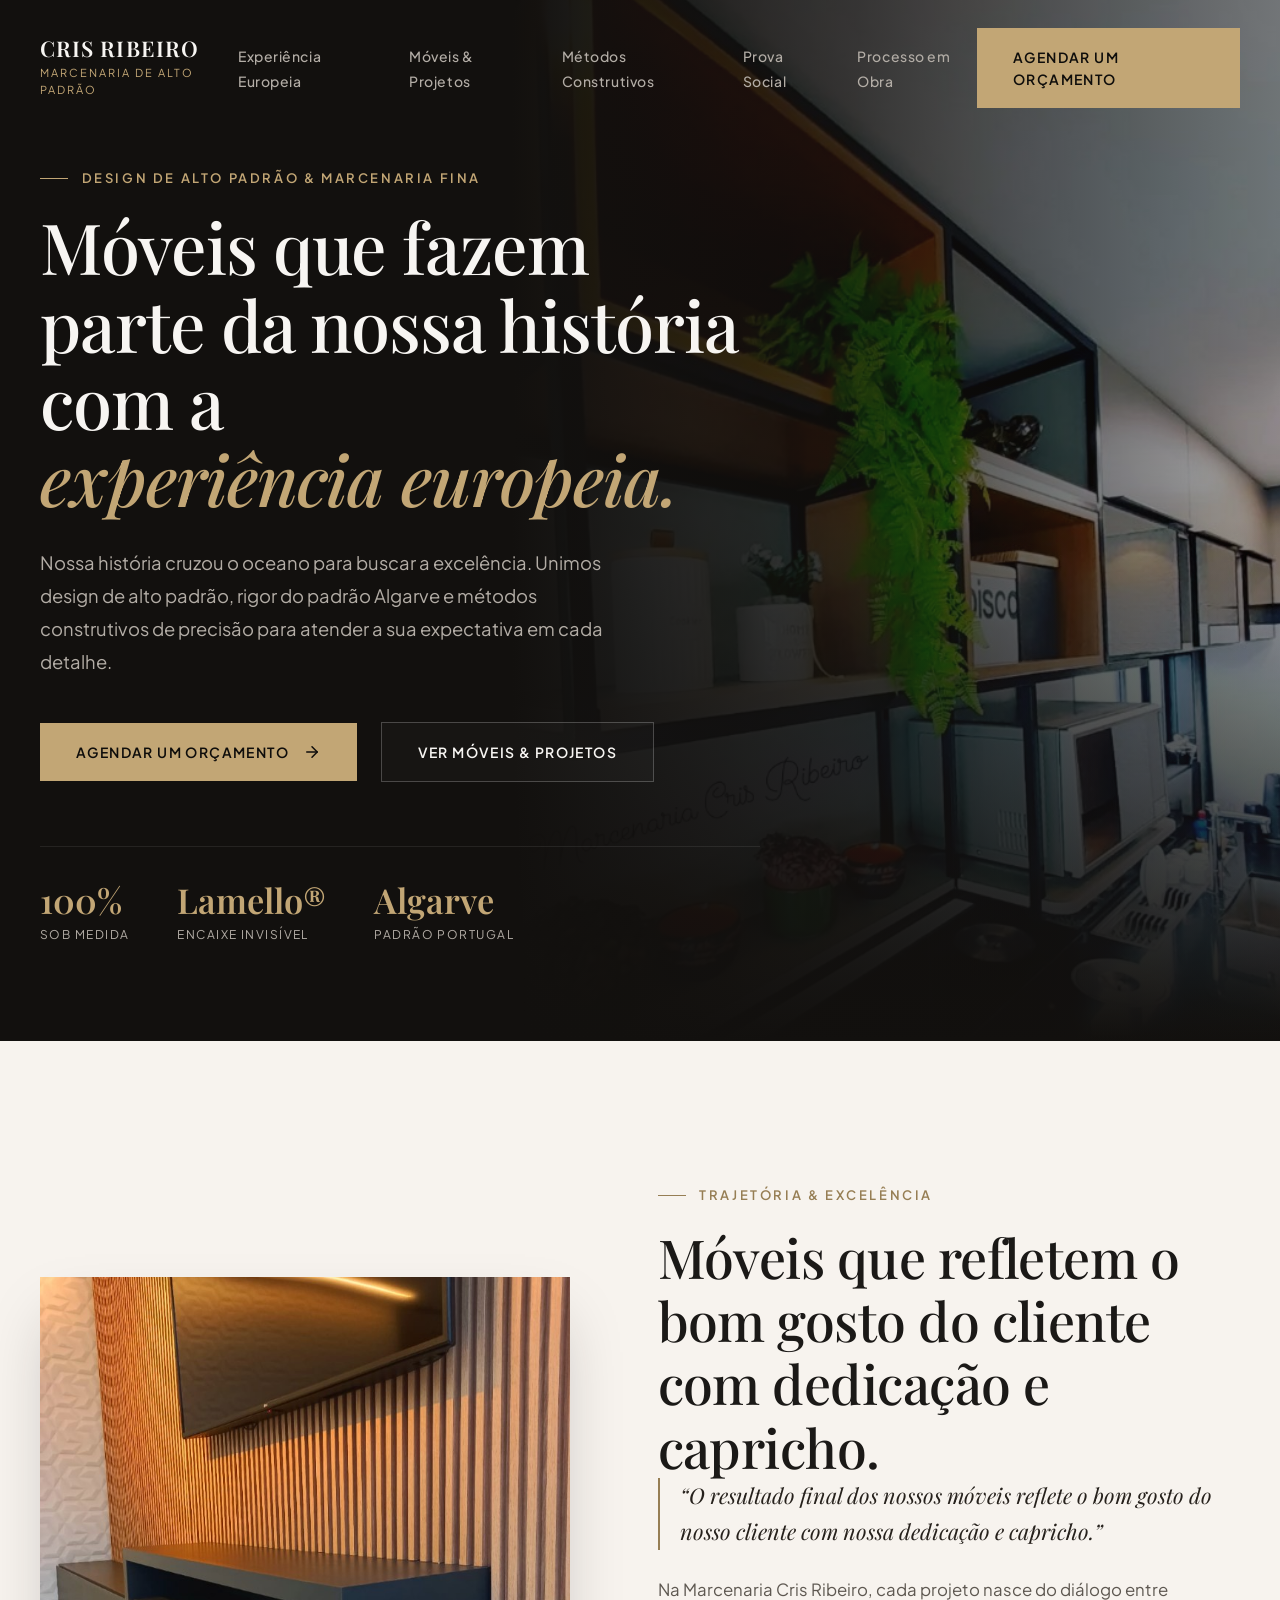
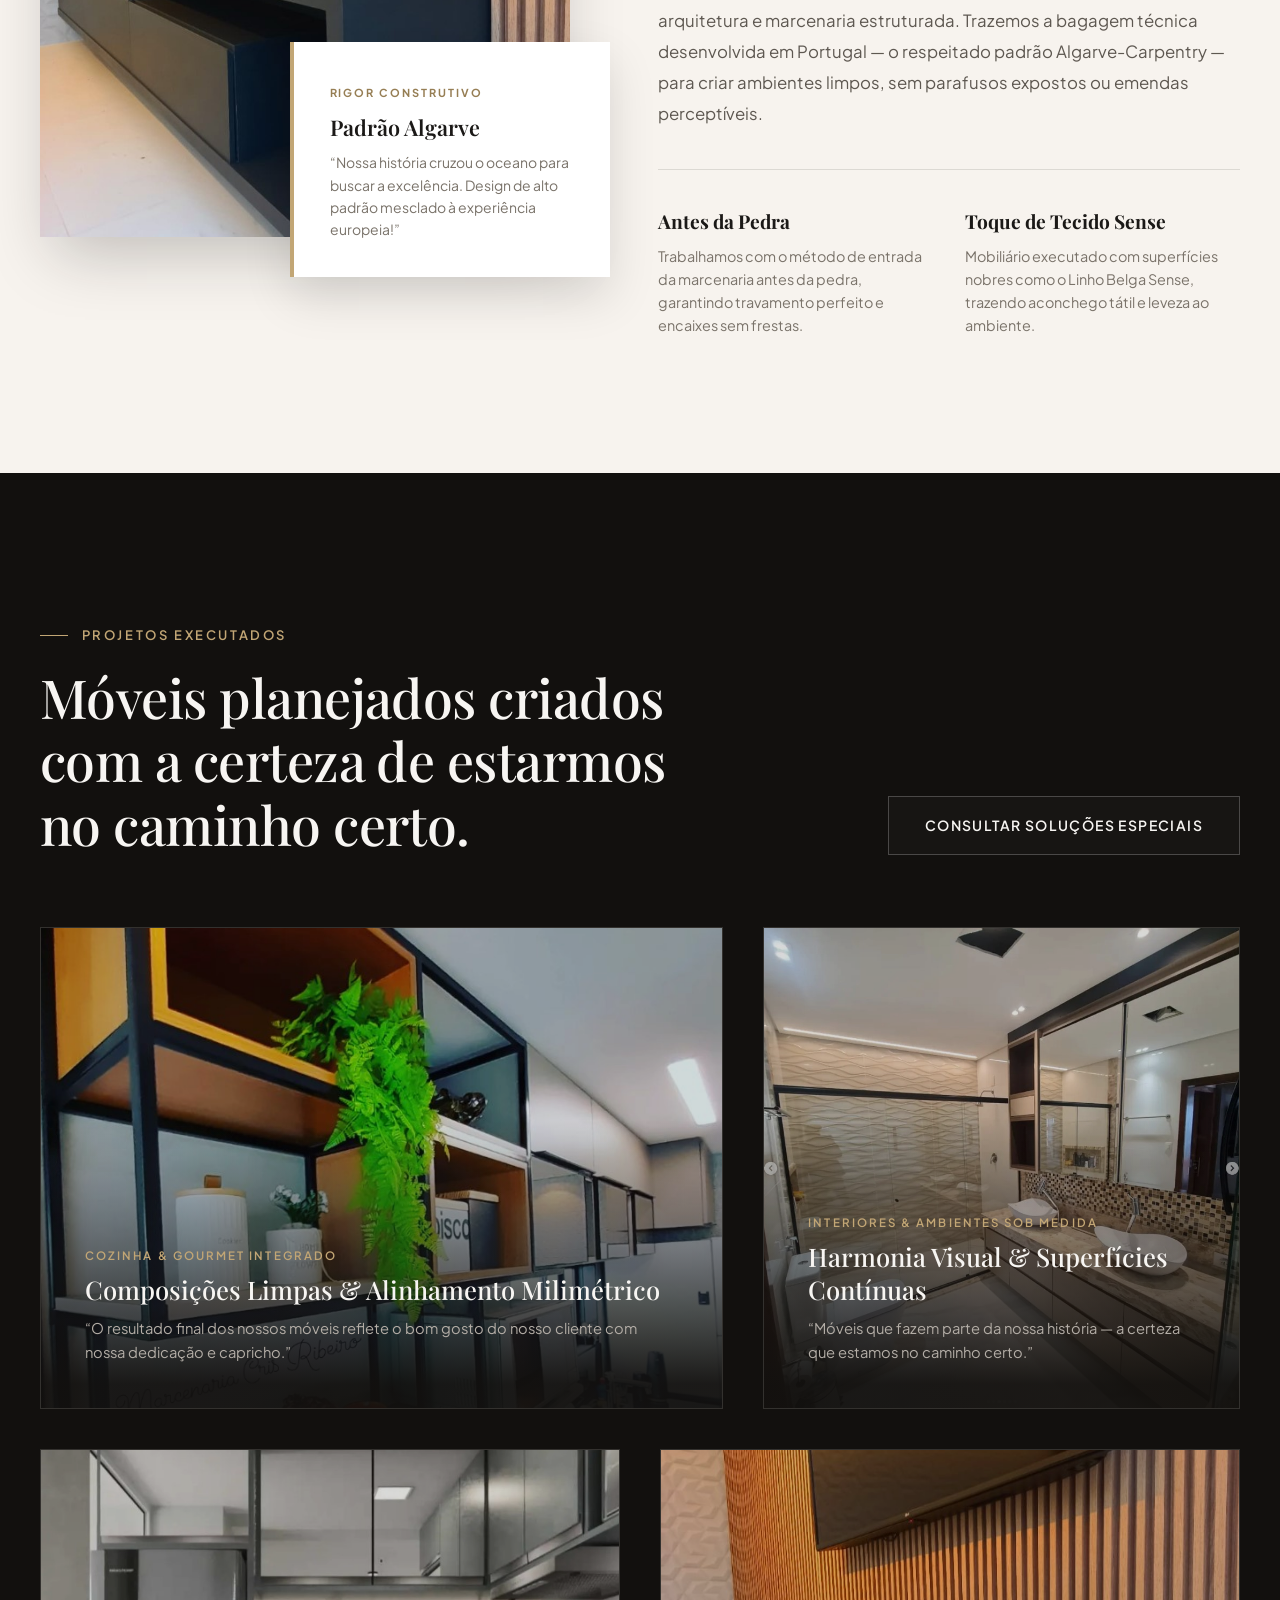
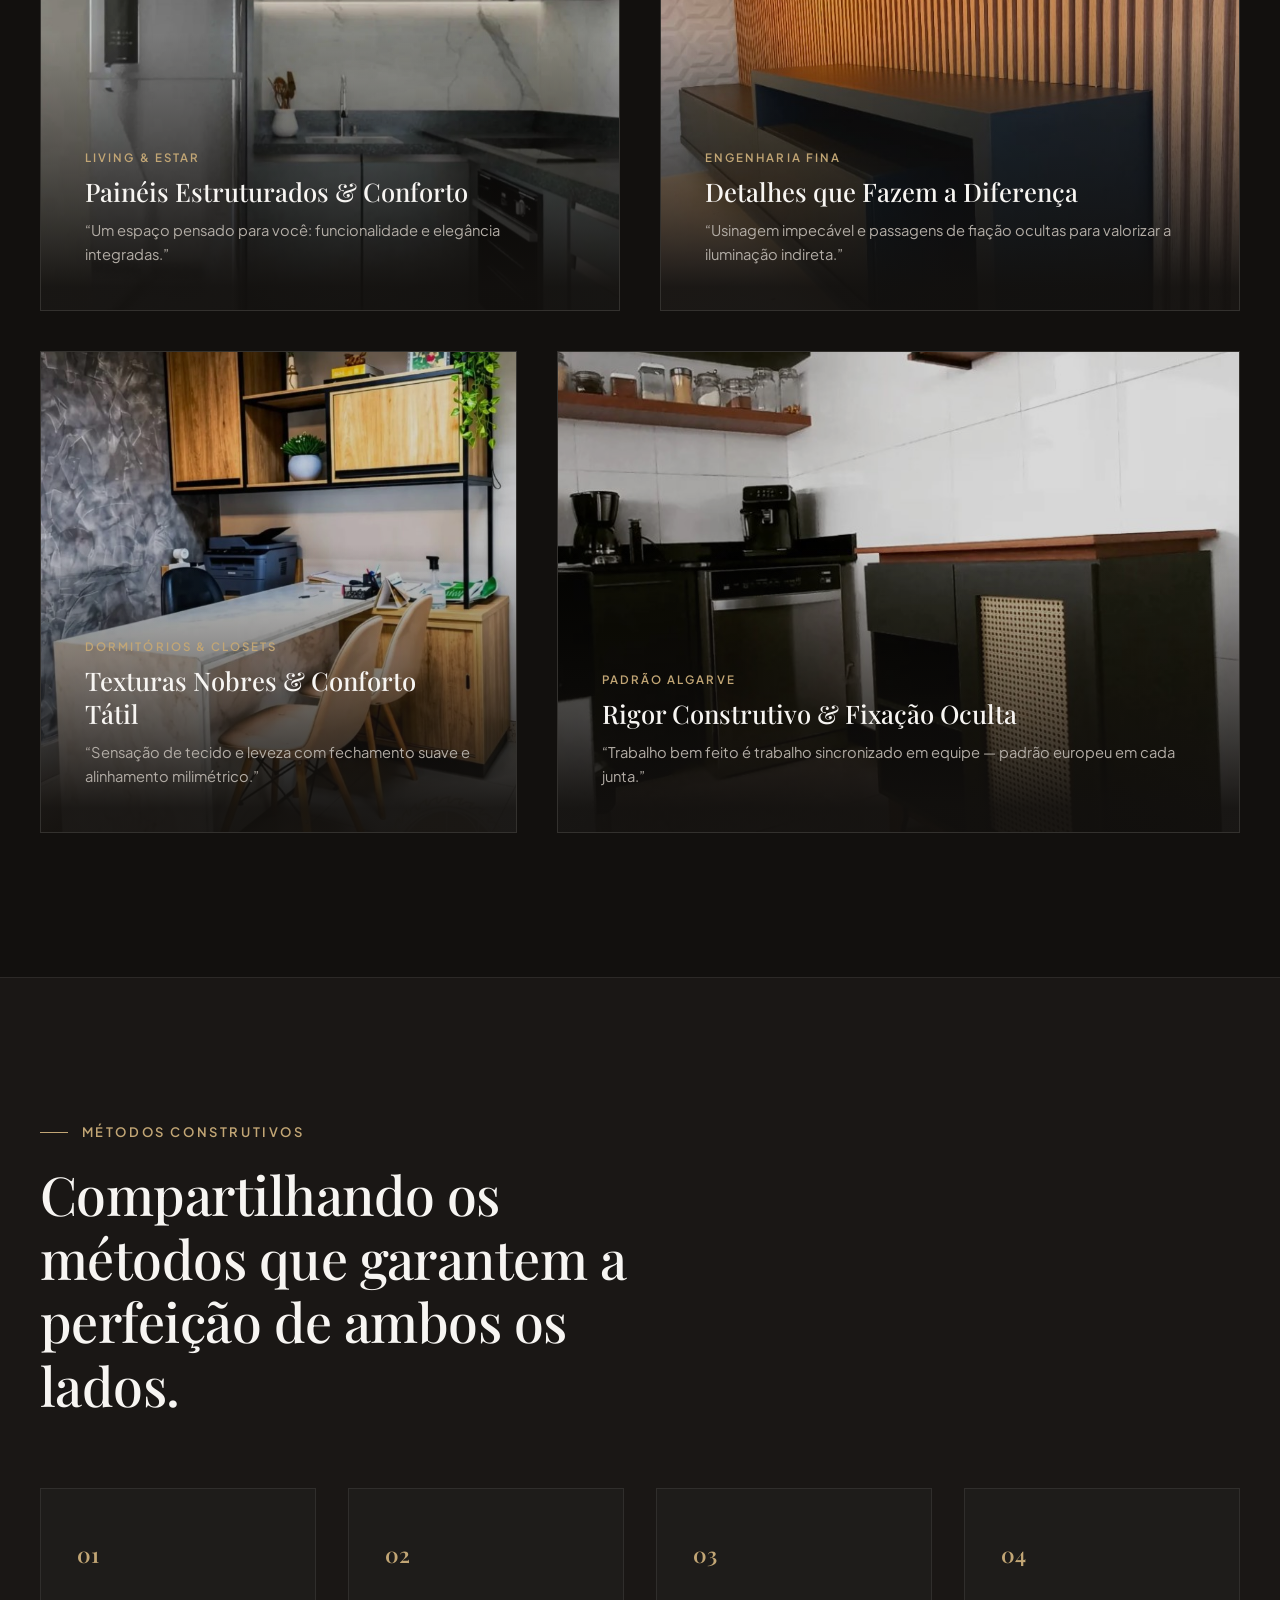
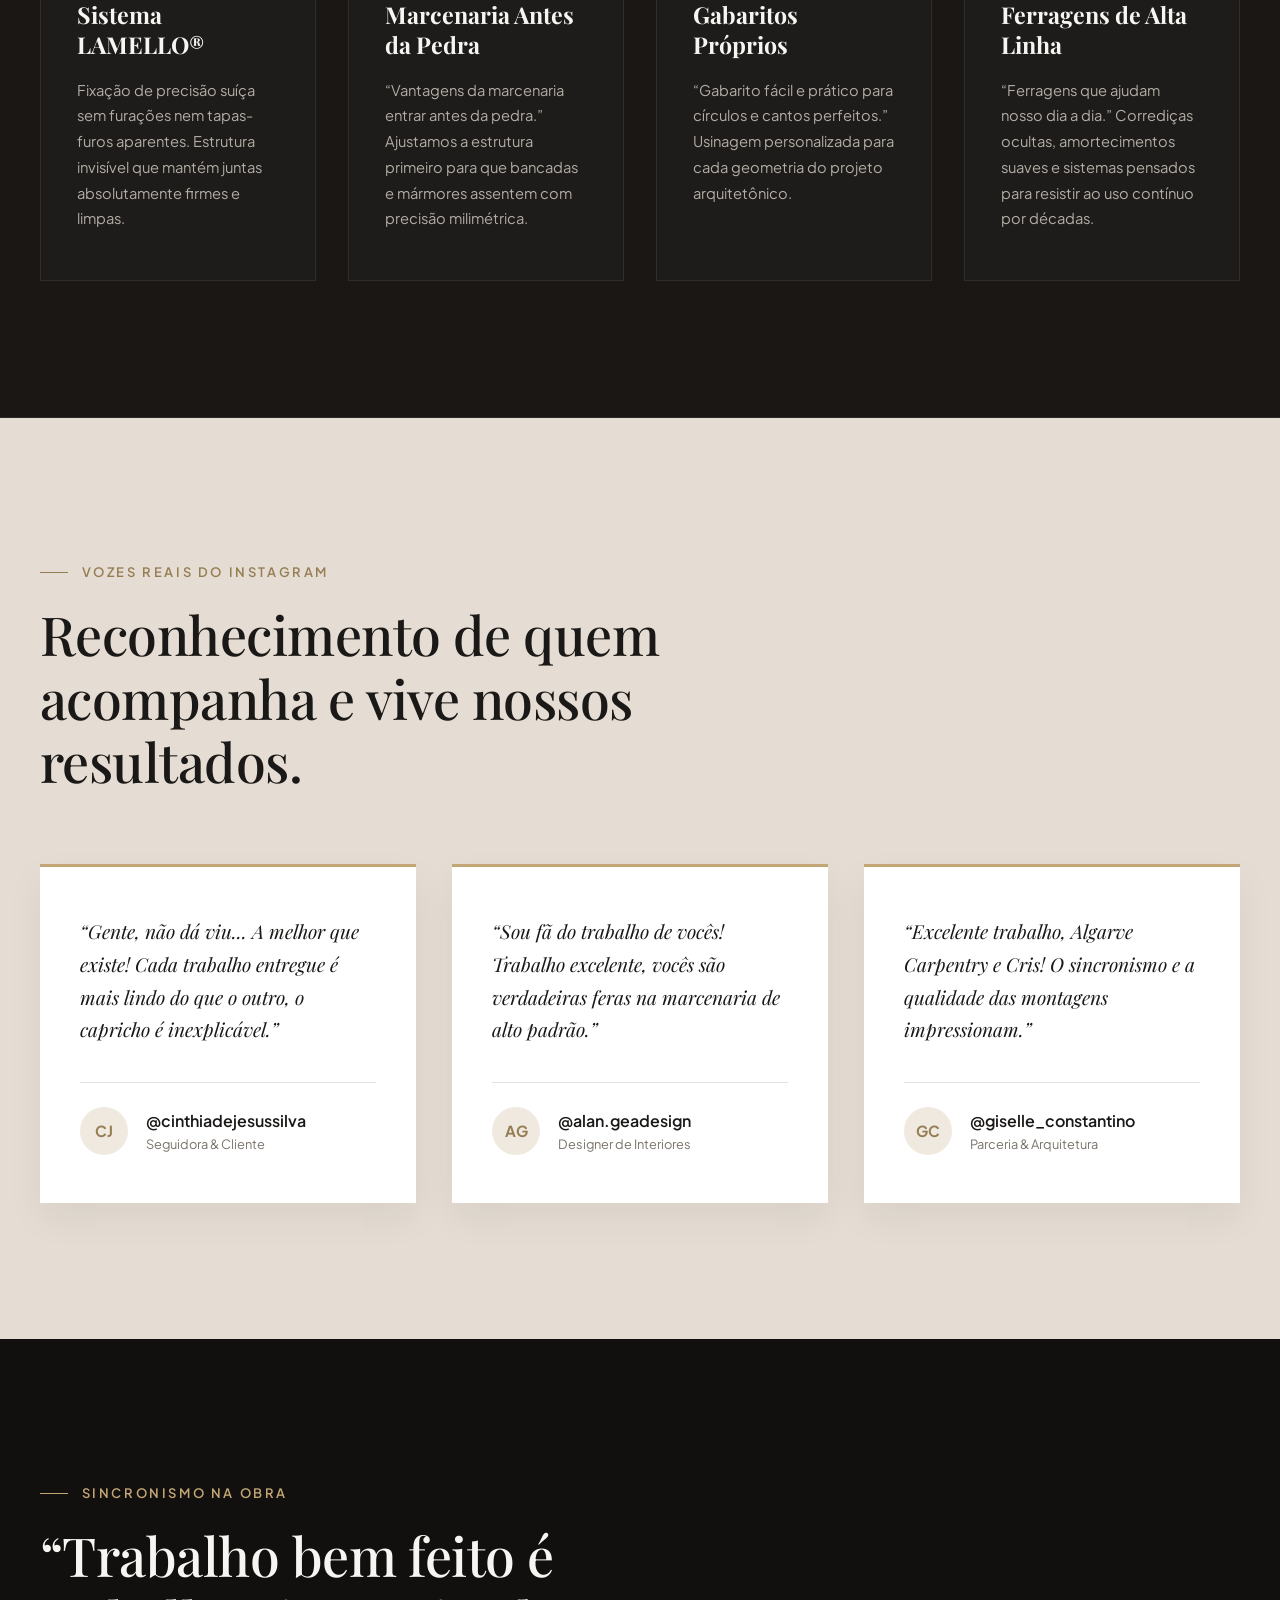
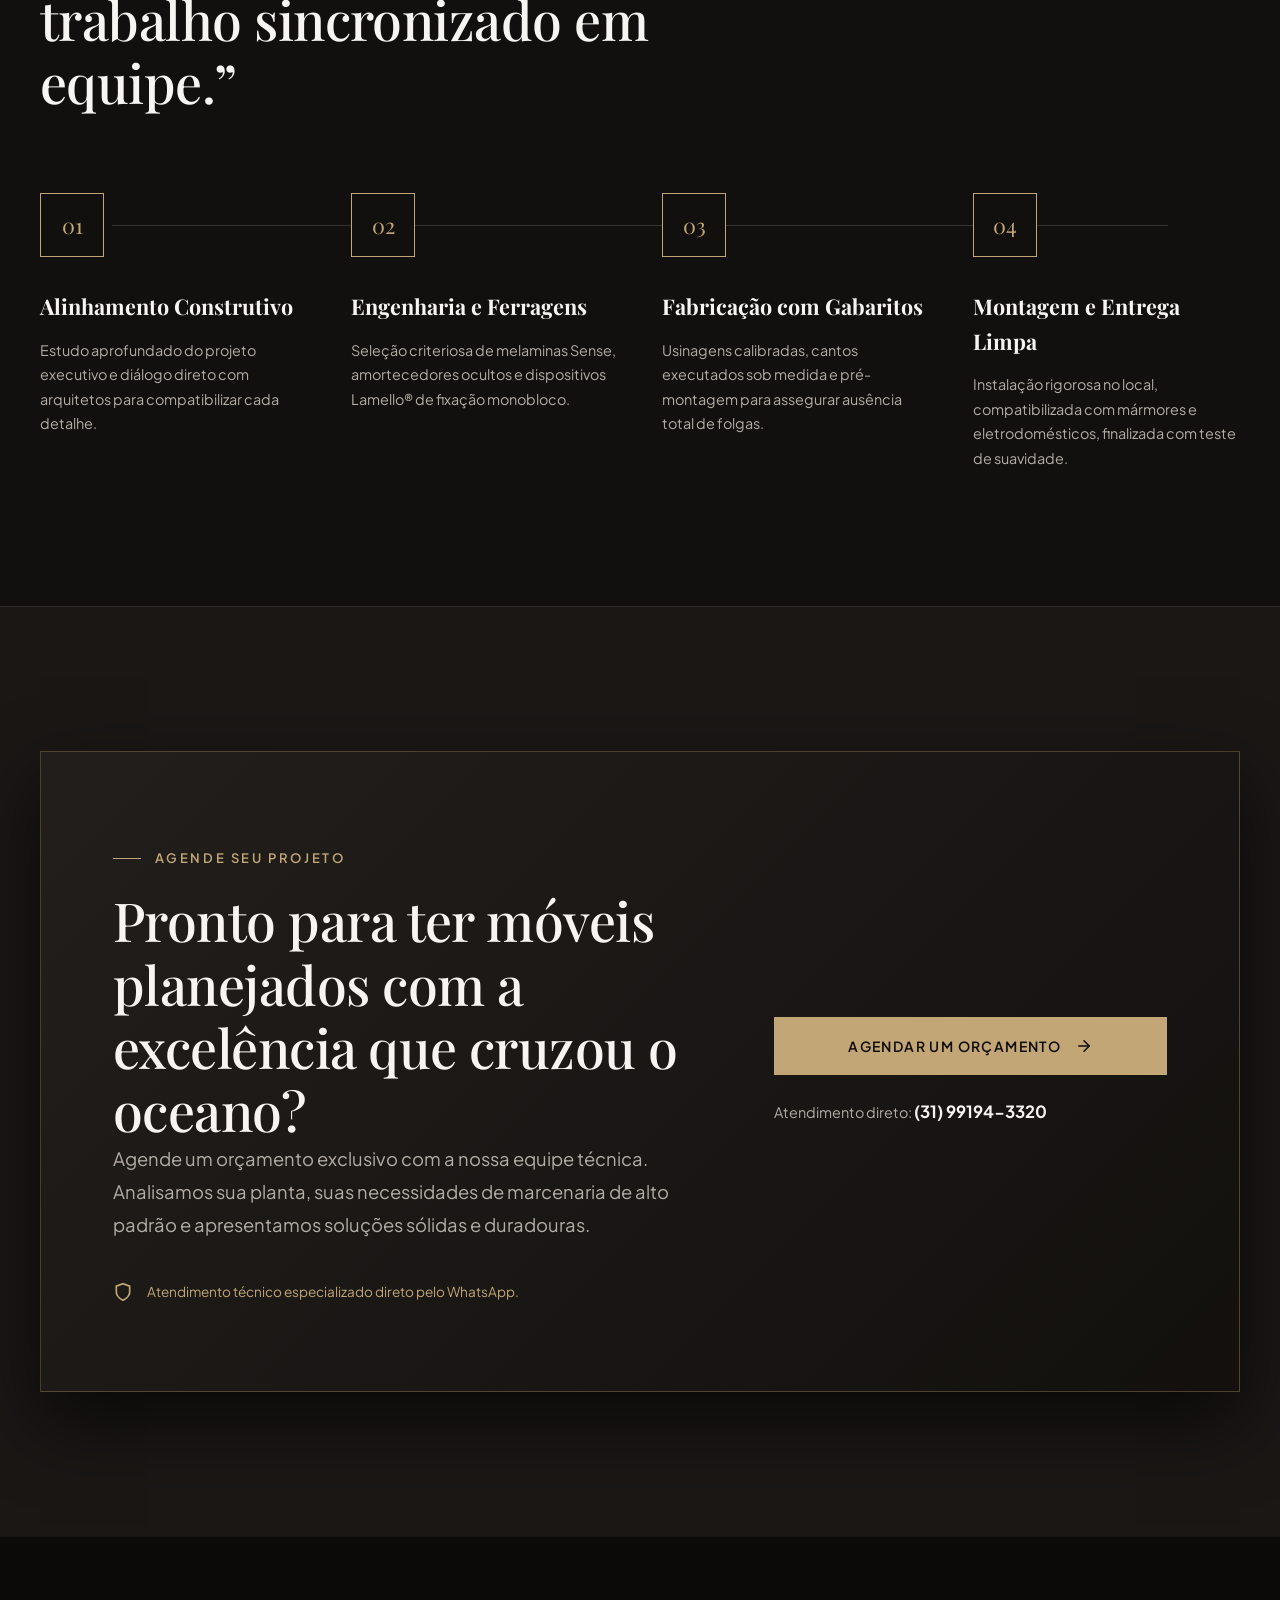
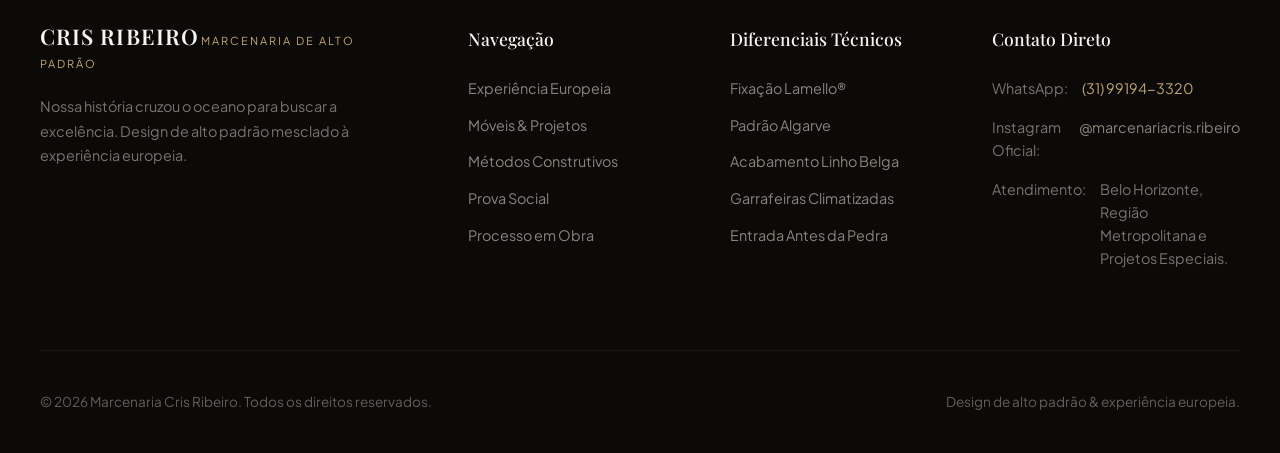
==== commit 3ead8dcb: "fix: remove duplicated Foto2 and balance 6 unique portfolio cards" ====
--- a/v1/index.html
+++ b/v1/index.html
@@ -178,7 +178,7 @@
         </div>
 
         <!-- Card 3: Estar & Painéis Nobres (Foto 3) -->
-        <div class="portfolio-card portfolio-card-third reveal-scale">
+        <div class="portfolio-card portfolio-card-medium reveal-scale">
           <div class="portfolio-card-img-wrap">
             <img src="assets/images/Foto3.jpg" alt="Painel planejado e marcenaria para living">
           </div>
@@ -190,7 +190,7 @@
         </div>
 
         <!-- Card 4: Marcenaria com Iluminação e Detalhes Finos (Foto 4) -->
-        <div class="portfolio-card portfolio-card-third reveal-scale">
+        <div class="portfolio-card portfolio-card-medium reveal-scale">
           <div class="portfolio-card-img-wrap">
             <img src="assets/images/Foto4.jpg" alt="Móvel planejado com nichos e iluminação embutida">
           </div>
@@ -202,7 +202,7 @@
         </div>
 
         <!-- Card 5: Armários com Acabamento Nobre (Foto 5) -->
-        <div class="portfolio-card portfolio-card-third reveal-scale">
+        <div class="portfolio-card portfolio-card-tall reveal-scale">
           <div class="portfolio-card-img-wrap">
             <img src="assets/images/Foto5.jpg" alt="Armários planejados com ferragens ocultas e puxadores embutidos">
           </div>
@@ -214,7 +214,7 @@
         </div>
 
         <!-- Card 6: Painel e Marcenaria Completa (Foto 6) -->
-        <div class="portfolio-card portfolio-card-medium reveal-scale">
+        <div class="portfolio-card portfolio-card-large reveal-scale">
           <div class="portfolio-card-img-wrap">
             <img src="assets/images/Foto6.jpg" alt="Ambiente integrado com móveis sob medida de alta marcenaria">
           </div>
@@ -222,18 +222,6 @@
             <span class="portfolio-category">Padrão Algarve</span>
             <h3 class="portfolio-title">Rigor Construtivo & Fixação Oculta</h3>
             <p class="portfolio-details">“Trabalho bem feito é trabalho sincronizado em equipe — padrão europeu em cada junta.”</p>
-          </div>
-        </div>
-
-        <!-- Card 7: Garrafeira / Armazenamento Especial (Foto 2 / Projeto) -->
-        <div class="portfolio-card portfolio-card-medium reveal-scale">
-          <div class="portfolio-card-img-wrap">
-            <img src="assets/images/Foto2.jpg" alt="Soluções especiais de marcenaria fina">
-          </div>
-          <div class="portfolio-overlay">
-            <span class="portfolio-category">Soluções Especiais</span>
-            <h3 class="portfolio-title">Projetos Exclusivos & Personalização Total</h3>
-            <p class="portfolio-details">“Cada detalhe executado sob medida para superar a expectativa do cliente.”</p>
           </div>
         </div>
       </div>
--- a/v1/assets/css/style.css
+++ b/v1/assets/css/style.css
@@ -621,7 +621,7 @@
 }
 
 .portfolio-card-medium .portfolio-card-img-wrap {
-  height: 440px;
+  height: 460px;
 }
 
 .portfolio-card-third .portfolio-card-img-wrap {
